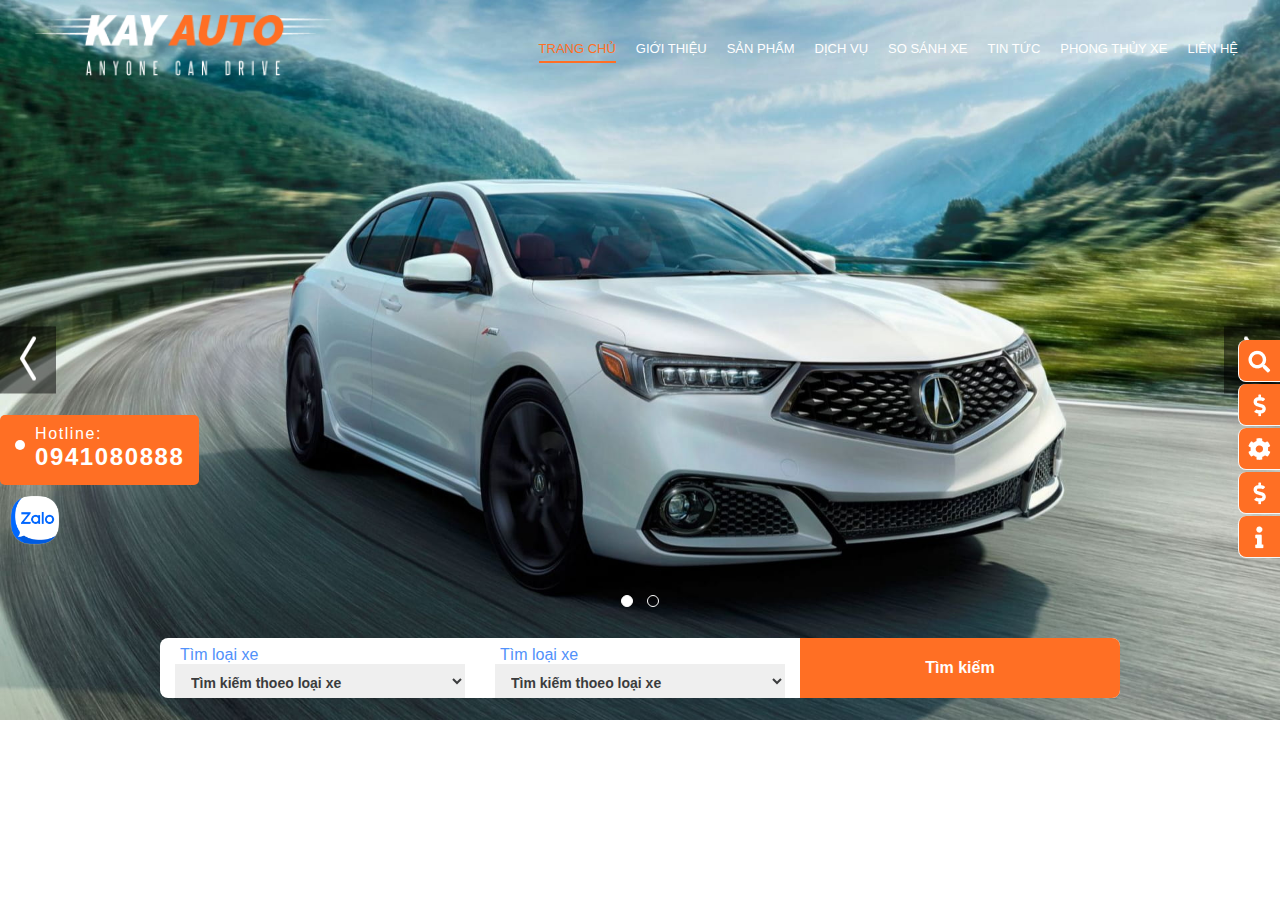
==== index.html @ 811af53c "search bar" ====
<!DOCTYPE html>
<html lang="en">
  <head>
    <meta charset="UTF-8" />
    <meta http-equiv="X-UA-Compatible" content="IE=edge" />
    <meta name="viewport" content="width=device-width, initial-scale=1.0" />
    <link rel="stylesheet" href="css/styles.css" />
    <link rel="stylesheet" href="css/reset.css" />
    <link
      rel="stylesheet"
      href="https://cdnjs.cloudflare.com/ajax/libs/font-awesome/5.12.1/css/all.min.css"
      integrity="sha512-9BwLAVqqt6oFdXohPLuNHxhx36BVj5uGSGmizkmGkgl3uMSgNalKc/smum+GJU/TTP0jy0+ruwC3xNAk3F759A=="
      crossorigin="anonymous"
      referrerpolicy="no-referrer"
    />
    <title>Kayauto</title>
  </head>
  <body>
    <!-- header -->
    <section class="header">
      <div class="header__menu">
        <div class="row align-center">
          <div class="col-xl-3 col-lg-3 col-md-12 col-sm-12 col-xs-12">
            <div class="header__logo">
              <img src="./images/logo-white.png" alt="logo" />
            </div>
          </div>
          <div class="col-xl-9 col-lg-9 col-md-12 col-sm-12 col-xs-12">
            <div class="header__menu--icon">
              <span></span>
              <span></span>
              <span></span>
            </div>
            <div class="header__menu--overlay"></div>
            <div class="header__menu--nav">
              <div class="menu__title">
                <h5>Menu</h5>
                <a class="menu__close">+</a>
              </div>
              <li class="active"><a href="#">Trang chủ</a></li>
              <li><a href="#">Giới thiệu</a></li>
              <li><a href="#">Sản phẩm</a></li>
              <li><a href="#">Dịch vụ</a></li>
              <li><a href="#">So sánh xe</a></li>
              <li><a href="#">Tin tức</a></li>
              <li><a href="#">Phong thủy xe</a></li>
              <li><a href="#">Liên hệ</a></li>
            </div>
          </div>
        </div>
      </div>
      <div class="header__banner">
        <div class="header__banner--slider">
          <img src="./images/banner-home.jpg" alt="" />
          <img src="./images/banner-home.jpg" alt="" />
        </div>

        <!-- button -->

        <button class="header__banner--btn prev">
          <img src="./images/left.png" alt="" />
        </button>
        <button class="header__banner--btn next">
          <img src="./images/right.png" alt="" />
        </button>

        <!-- dot -->
        <div class="header__banner--dots">
          <span></span>
          <span></span>
        </div>
        <div class="search__bar">
          <form>
            <div class="row justify-center align-center">
              <div class="col-xl-4 col-lg-4">
                <div class="search__bar--form">
                  <label>Tìm loại xe</label>
                  <select>
                    <option value="#">Tìm kiếm thoeo loại xe</option>
                    <option value="toyota">Toyota</option>
                    <option value="kia">Kia</option>
                    <option value="hyundai">Hyundai</option>
                    <option value="ford">Ford</option>
                    <option value="mercedes benz">Mercedes Benz</option>
                  </select>
                </div>
              </div>
              <div class="col-xl-4 col-lg-4">
                <div class="search__bar--form">
                  <label>Tìm loại xe</label>
                  <select>
                    <option value="#">Tìm kiếm thoeo loại xe</option>
                    <option value="toyota">Toyota</option>
                    <option value="kia">Kia</option>
                    <option value="hyundai">Hyundai</option>
                    <option value="ford">Ford</option>
                    <option value="mercedes benz">Mercedes Benz</option>
                  </select>
                </div>
              </div>
              <div class="col-xl-4 col-lg-4">
                <div class="search__bar--btn">
                  <button>Tìm kiếm</button>
                </div>
              </div>
            </div>
          </form>
        </div>
      </div>
    </section>
    <div class="left__menu">
      <div class="left__menu--phone">
        <a href="#">
          <i class="fas fa-phone-alt"></i>
          <div class="left__menu--phone--desc">
            <span>Hotline:</span>
            <b>0941080888</b>
          </div>
        </a>
      </div>
    </div>
    <div class="zalo">
      <a href="#">
        <img src="./images/zalo_sharelogo.png" alt="" />
      </a>
    </div>
    <div class="right__menu">
      <ul>
        <li>
          <a class="right__menu--icon"
            ><img src="./images/search.png" alt=""
          /></a>
          <span>
            <a>So sánh xe</a>
          </span>
        </li>
        <li>
          <a class="right__menu--icon"
            ><img src="./images/dolar.png" alt=""
          /></a>
          <span> Đăng kí bán xe </span>
        </li>
        <li>
          <a class="right__menu--icon"
            ><img src="./images/settings.png" alt=""
          /></a>
          <span>
            <a>Đăng kí mua xe</a>
          </span>
        </li>
        <li>
          <a class="right__menu--icon"
            ><img src="./images/dolar.png" alt=""
          /></a>
          <span>
            <a>Thủ tục trả góp</a>
          </span>
        </li>
        <li>
          <a class="right__menu--icon"><img src="./images/i.png" alt="" /></a>
          <span>
            <a>Đăng kí dịch vụ</a>
          </span>
        </li>
      </ul>
    </div>
    <script src="./js/slider.js"></script>
  </body>
</html>
---- css/styles.css ----
@-webkit-keyframes leftToRight {
  from {
    -webkit-transform: translateX(-100%);
            transform: translateX(-100%);
  }
  to {
    -webkit-transform: translateX(0);
            transform: translateX(0);
  }
}

@keyframes leftToRight {
  from {
    -webkit-transform: translateX(-100%);
            transform: translateX(-100%);
  }
  to {
    -webkit-transform: translateX(0);
            transform: translateX(0);
  }
}

@-webkit-keyframes rightToLeft {
  from {
    -webkit-transform: translateX(100%);
            transform: translateX(100%);
  }
  to {
    -webkit-transform: translateX(0);
            transform: translateX(0);
  }
}

@keyframes rightToLeft {
  from {
    -webkit-transform: translateX(100%);
            transform: translateX(100%);
  }
  to {
    -webkit-transform: translateX(0);
            transform: translateX(0);
  }
}

.header {
  position: relative;
}

@media screen and (max-width: 992px) {
  .header__logo {
    text-align: center;
  }
}

.header__logo img {
  width: 100%;
}

@media screen and (max-width: 992px) {
  .header__logo img {
    width: auto;
  }
}

@media screen and (max-width: 480px) {
  .header__logo img {
    width: 60%;
  }
}

@media screen and (max-width: 320px) {
  .header__logo img {
    width: 75%;
  }
}

.header__menu {
  position: absolute;
  content: "";
  z-index: 2;
  width: 95vw;
  padding: 15px 0 0;
  top: 0;
  left: 50%;
  -webkit-transform: translateX(-50%);
          transform: translateX(-50%);
  margin: auto;
  overflow: hidden;
}

@media screen and (max-width: 992px) {
  .header__menu {
    position: relative;
    width: 100%;
    padding: 40px 0;
    background: #000000;
    left: 0;
    -webkit-transform: unset;
            transform: unset;
  }
}

@media screen and (max-width: 600px) {
  .header__menu {
    padding: 15px 0;
  }
}

.header__menu--overlay {
  display: none;
}

@media screen and (max-width: 992px) {
  .header__menu--overlay {
    display: block;
  }
}

.header__menu--overlay.active {
  position: fixed;
  content: "";
  top: 0;
  left: 0;
  width: 100%;
  bottom: 0;
  background-color: rgba(0, 0, 0, 0.7);
  -webkit-transition: 0.5s;
  transition: 0.5s;
  z-index: 888;
}

.header__menu--nav {
  display: -webkit-box;
  display: -ms-flexbox;
  display: flex;
  list-style: none;
  -webkit-box-pack: end;
      -ms-flex-pack: end;
          justify-content: flex-end;
  -webkit-transform: translateX(0);
          transform: translateX(0);
}

@media screen and (max-width: 992px) {
  .header__menu--nav {
    position: fixed;
    content: "";
    z-index: 9999;
    -webkit-box-orient: vertical;
    -webkit-box-direction: normal;
        -ms-flex-direction: column;
            flex-direction: column;
    background-color: #f3f3f3;
    width: 85%;
    top: 0;
    bottom: 0;
    left: 0;
    -webkit-box-pack: start;
        -ms-flex-pack: start;
            justify-content: flex-start;
    -webkit-transform: translateX(-100%);
            transform: translateX(-100%);
  }
}

.header__menu--nav.show {
  -webkit-transform: translateX(0);
          transform: translateX(0);
  -webkit-transition: all 0.5s ease-in-out;
  transition: all 0.5s ease-in-out;
}

.header__menu--nav .menu__title {
  display: none;
}

@media screen and (max-width: 992px) {
  .header__menu--nav .menu__title {
    display: -webkit-box;
    display: -ms-flexbox;
    display: flex;
    position: relative;
    border-bottom: 1px solid rgba(0, 0, 0, 0.1);
    -webkit-box-pack: justify;
        -ms-flex-pack: justify;
            justify-content: space-between;
    -webkit-box-align: center;
        -ms-flex-align: center;
            align-items: center;
    padding: 12px 20px;
    color: rgba(0, 0, 0, 0.5);
  }
  .header__menu--nav .menu__title h5 {
    font-size: 14px;
    margin: 0;
    text-align: center;
    width: 100%;
  }
  .header__menu--nav .menu__title .menu__close {
    padding: 0;
    font-size: 26px;
    width: 26px;
    height: 26px;
    text-align: center;
    line-height: 22px;
    text-decoration: none;
    color: #111;
    -webkit-transform: translateY(-50%) rotate(45deg);
            transform: translateY(-50%) rotate(45deg);
    position: absolute;
    content: "";
    top: 50%;
    right: 8px;
    cursor: pointer;
  }
}

.header__menu--nav li {
  padding: 10px 10px;
}

@media screen and (max-width: 992px) {
  .header__menu--nav li {
    padding: 11px 0;
    margin-left: 30px;
    border-bottom: 1px solid rgba(0, 0, 0, 0.1);
  }
}

.header__menu--nav li a {
  color: #ffffff;
  font-size: 13px;
  text-transform: uppercase;
  text-decoration: none;
  padding: 5px 0;
}

.header__menu--nav li a:hover {
  color: #ff6f24;
}

@media screen and (max-width: 1024px) {
  .header__menu--nav li a {
    font-size: 11px;
  }
}

@media screen and (max-width: 992px) {
  .header__menu--nav li a {
    font-size: 15px;
    color: #232425;
    text-transform: unset;
  }
}

.header__menu--nav li.active a {
  color: #ff6f24;
  border-bottom: 2px solid #ff6f24;
}

@media screen and (max-width: 992px) {
  .header__menu--nav li.active a:hover {
    color: #ff6f24;
  }
}

@media screen and (max-width: 992px) {
  .header__menu--nav li.active a {
    color: #232425;
    border: none;
  }
}

.header__menu--icon {
  display: none;
  cursor: pointer;
  width: 36px;
  height: 36px;
  -webkit-box-orient: vertical;
  -webkit-box-direction: normal;
      -ms-flex-direction: column;
          flex-direction: column;
  position: absolute;
  content: "";
  top: 50%;
  left: 30px;
  -webkit-transform: translateY(-50%);
          transform: translateY(-50%);
  padding: 5px;
  z-index: 1;
}

@media screen and (max-width: 992px) {
  .header__menu--icon {
    display: -webkit-box;
    display: -ms-flexbox;
    display: flex;
  }
}

@media screen and (max-width: 480px) {
  .header__menu--icon {
    left: 15px;
  }
}

.header__menu--icon span {
  width: 100%;
  height: 3px;
  background-color: #ffffff;
}

.header__menu--icon span:not(:last-child) {
  margin-bottom: 6px;
}

.header__banner {
  position: relative;
  width: 100%;
  overflow: hidden;
}

.header__banner--slider {
  display: -webkit-box;
  display: -ms-flexbox;
  display: flex;
  width: 100%;
}

.header__banner--slider img {
  width: 100%;
}

.header__banner--btn {
  padding: 10px 20px;
  background: rgba(0, 0, 0, 0.5);
  border: none;
  outline: 0;
  cursor: pointer;
  position: absolute;
  content: "";
  top: 50%;
  z-index: 1;
  -webkit-transform: translateY(-50%);
          transform: translateY(-50%);
}

@media screen and (max-width: 992px) {
  .header__banner--btn {
    display: none;
  }
}

.header__banner--btn.next {
  left: 100%;
  -webkit-transform: translate(-100%, -50%);
          transform: translate(-100%, -50%);
}

.header__banner--btn.prev {
  left: 0;
}

.header__banner--dots {
  position: absolute;
  content: "";
  bottom: 15%;
  display: -webkit-box;
  display: -ms-flexbox;
  display: flex;
  left: 50%;
  -webkit-transform: translateX(-50%);
          transform: translateX(-50%);
}

.header__banner--dots span {
  width: 12px;
  height: 12px;
  border-radius: 50%;
  border: 1px solid #ffffff;
  margin: 5px 7px;
  cursor: pointer;
}

.header__banner--dots span.active {
  background-color: #ffffff;
}

.leftToRight {
  -webkit-animation: leftToRight 1s;
          animation: leftToRight 1s;
}

.rightToLeft {
  -webkit-animation: rightToLeft 1s;
          animation: rightToLeft 1s;
}

.right__menu {
  position: fixed;
  content: "";
  top: 50%;
  right: 0;
  -webkit-transform: translateY(-50%);
          transform: translateY(-50%);
  z-index: 2;
}

@media screen and (max-width: 767px) {
  .right__menu {
    display: none;
  }
}

.right__menu ul {
  list-style: none;
}

.right__menu ul li {
  position: relative;
  background-color: #ff6f24;
  width: 42px;
  height: 42px;
  -webkit-transition: all 0.4s;
  transition: all 0.4s;
  margin-bottom: 2px;
  border-left: 1px solid #f8f8f8;
  border-bottom: 1px solid #f8f8f8;
  border-bottom-left-radius: 8px;
  border-top-left-radius: 8px;
  cursor: pointer;
}

.right__menu ul li span {
  position: absolute;
  top: 0;
  right: -100px;
  background: #000000;
  line-height: 42px;
  height: 42px;
  width: 0px;
  white-space: nowrap;
  overflow: hidden;
  -webkit-transition: all 0.5s;
  transition: all 0.5s;
  opacity: 1;
  pointer-events: auto;
  color: #ffffff;
  text-align: left;
  padding-left: 10px;
  z-index: -1;
}

.right__menu ul li:hover {
  background-color: #000000;
}

.right__menu ul li:hover span {
  -webkit-transition: all 0.5s;
  transition: all 0.5s;
  width: 200px;
  right: 0px;
  color: #ffffff;
  border-radius: 3px 0 0 3px;
}

.right__menu ul li .right__menu--icon {
  width: 100%;
  height: 42px;
  display: -webkit-box;
  display: -ms-flexbox;
  display: flex;
  -webkit-box-pack: center;
      -ms-flex-pack: center;
          justify-content: center;
  -webkit-box-align: center;
      -ms-flex-align: center;
          align-items: center;
}

.left__menu {
  position: fixed;
  content: "";
  top: 50%;
  left: 0;
  -webkit-transform: translateY(-50%);
          transform: translateY(-50%);
  z-index: 2;
}

@media screen and (max-width: 992px) {
  .left__menu {
    top: initial;
    bottom: 20px;
    -webkit-transform: unset;
            transform: unset;
  }
}

@media screen and (max-width: 576px) {
  .left__menu {
    bottom: 10px;
  }
}

.left__menu--phone {
  background-color: #ff6f24;
  border-radius: 5px;
  padding: 10px 15px 20px;
}

@media screen and (max-width: 992px) {
  .left__menu--phone {
    padding: 7px 10px;
  }
}

.left__menu--phone a {
  text-decoration: none;
  color: #ffffff;
  display: -webkit-box;
  display: -ms-flexbox;
  display: flex;
  -webkit-box-align: center;
      -ms-flex-align: center;
          align-items: center;
  -webkit-box-pack: justify;
      -ms-flex-pack: justify;
          justify-content: space-between;
}

.left__menu--phone a i {
  font-size: 36px;
  color: #ff6f24;
  background-color: #ffffff;
  padding: 5px;
  border-radius: 5px;
}

@media screen and (max-width: 576px) {
  .left__menu--phone a i {
    font-size: 20px;
  }
}

.left__menu--phone a .left__menu--phone--desc {
  height: 40px;
  font-size: 16px;
  letter-spacing: 0.1em;
  text-align: left;
  color: #ffffff;
  display: -webkit-box;
  display: -ms-flexbox;
  display: flex;
  margin-left: 10px;
  -webkit-box-orient: vertical;
  -webkit-box-direction: normal;
      -ms-flex-direction: column;
          flex-direction: column;
}

@media screen and (max-width: 992px) {
  .left__menu--phone a .left__menu--phone--desc {
    display: none;
  }
}

.left__menu--phone a .left__menu--phone--desc b {
  font-size: 24px;
}

.zalo {
  position: fixed;
  content: "";
  top: 55%;
  left: 10px;
  z-index: 2;
  width: 50px;
}

@media screen and (max-width: 992px) {
  .zalo {
    top: initial;
    bottom: 150px;
  }
}

@media screen and (max-width: 992px) {
  .zalo {
    top: initial;
    bottom: 100px;
  }
}

.zalo img {
  width: 100%;
}

.search__bar {
  position: absolute;
  content: "";
  bottom: 3%;
  left: 50%;
  -webkit-transform: translateX(-50%);
          transform: translateX(-50%);
  width: 75%;
}

@media screen and (max-width: 992px) {
  .search__bar {
    display: none;
  }
}

.search__bar form {
  width: 100%;
  background-color: #ffffff;
  border-radius: 8px;
}

.search__bar--form {
  display: -webkit-box;
  display: -ms-flexbox;
  display: flex;
  -webkit-box-orient: vertical;
  -webkit-box-direction: normal;
      -ms-flex-direction: column;
          flex-direction: column;
  padding: 7px 15px 0;
}

.search__bar--form label {
  color: #5191fa;
  padding-left: 5px;
  font-size: 16px;
  font-weight: 400;
}

.search__bar--form select {
  outline: 0;
  border: 0;
  -webkit-box-shadow: none !important;
          box-shadow: none !important;
  padding-left: 0;
  font-weight: 500;
  height: 34px;
  color: #3b3c3d;
  font-size: 14px;
  font-weight: bold;
  padding: 10px 12px 6px;
}

.search__bar--form select:focus {
  border: 0;
  outline: 0;
}

.search__bar--btn {
  width: 100%;
}

.search__bar--btn button {
  cursor: pointer;
  width: 100%;
  border: 0;
  outline: 0;
  background-color: #ff6f24;
  padding: 21px 40px;
  border-bottom-right-radius: 8px;
  border-top-right-radius: 8px;
  font-size: 16px;
  color: #ffffff;
  font-weight: bold;
}

.search__bar--btn:hover button {
  color: #3b3c3d;
}
/*# sourceMappingURL=styles.css.map */
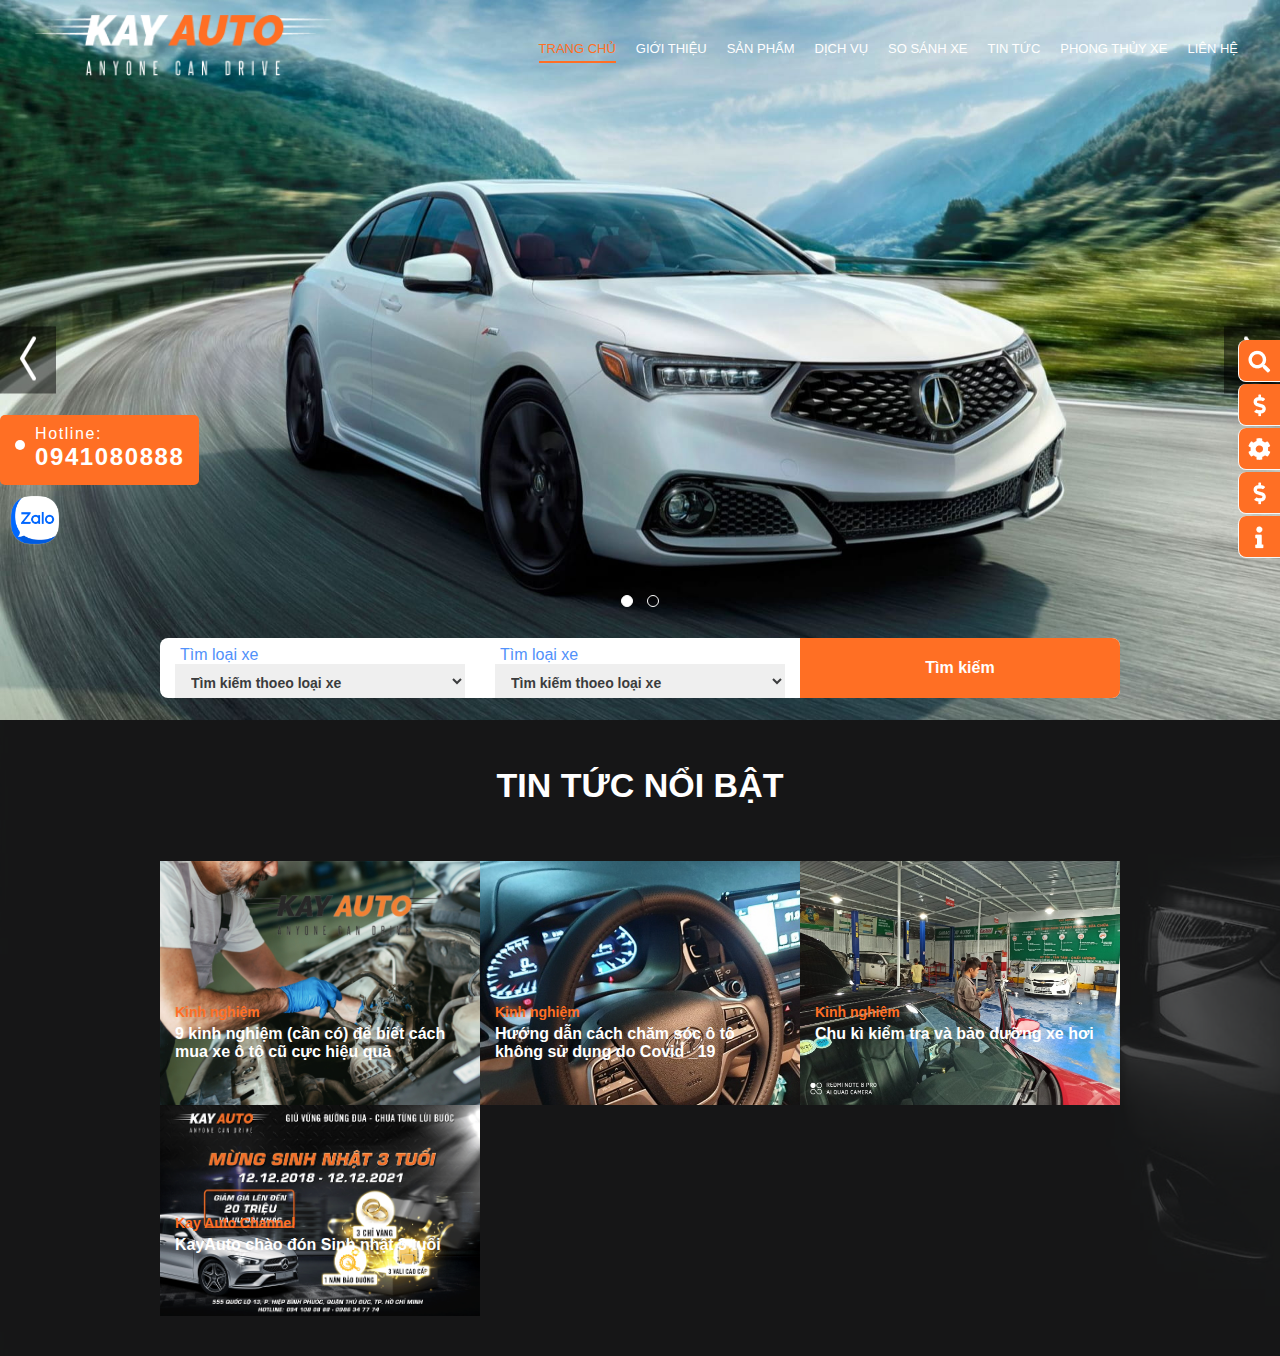
==== commit c9b2e07b: "news" ====
--- a/index.html
+++ b/index.html
@@ -72,7 +72,7 @@
         <div class="search__bar">
           <form>
             <div class="row justify-center align-center">
-              <div class="col-xl-4 col-lg-4">
+              <div class="col-xl-4 col-lg-4 col-md-12 col-sm-12 col-xs-12">
                 <div class="search__bar--form">
                   <label>Tìm loại xe</label>
                   <select>
@@ -85,7 +85,7 @@
                   </select>
                 </div>
               </div>
-              <div class="col-xl-4 col-lg-4">
+              <div class="col-xl-4 col-lg-4 col-md-12 col-sm-12 col-xs-12">
                 <div class="search__bar--form">
                   <label>Tìm loại xe</label>
                   <select>
@@ -98,13 +98,79 @@
                   </select>
                 </div>
               </div>
-              <div class="col-xl-4 col-lg-4">
+              <div class="col-xl-4 col-lg-4 col-md-12 col-sm-12 col-xs-12">
                 <div class="search__bar--btn">
                   <button>Tìm kiếm</button>
                 </div>
               </div>
             </div>
           </form>
+        </div>
+      </div>
+    </section>
+    <section class="news bg__news">
+      <h5 class="news__title">Tin tức nổi bật</h5>
+      <div class="news__main">
+        <div class="row">
+          <div class="col-xl-4 col-lg-4 col-md-6 col-sm-6 col-xs-12">
+            <div class="news__main--box">
+              <div class="news__main--box--img">
+                <a href=""><img src="./images/blog-4.png" alt="" /></a>
+              </div>
+              <div class="news__main--box--content">
+                <h4>Kinh nghiệm</h4>
+                <p>
+                  <a href="#"
+                    >9 kinh nghiệm (cần có) để biết cách mua xe ô tô cũ cực hiệu
+                    quả</a
+                  >
+                </p>
+              </div>
+            </div>
+          </div>
+          <div class="col-xl-4 col-lg-4 col-md-6 col-sm-6 col-xs-12">
+            <div class="news__main--box">
+              <div class="news__main--box--img">
+                <a href=""> <img src="./images/blog-3.png" alt="" /></a>
+              </div>
+              <div class="news__main--box--content">
+                <h4>Kinh nghiệm</h4>
+                <p>
+                  <a href="#"
+                    >Hướng dẫn cách chăm sóc ô tô không sử dụng do Covid _19</a
+                  >
+                </p>
+              </div>
+            </div>
+          </div>
+          <div class="col-xl-4 col-lg-4 col-md-6 col-sm-6 col-xs-12">
+            <div class="news__main--box">
+              <div class="news__main--box--img">
+                <a href="">
+                  <img src="./images/f8bd84016cbf98e1c1ae.jpg" alt=""
+                /></a>
+              </div>
+              <div class="news__main--box--content">
+                <h4>Kinh nghiệm</h4>
+                <p>
+                  <a href="#">Chu kì kiểm tra và bảo dưỡng xe hơi</a>
+                </p>
+              </div>
+            </div>
+          </div>
+          <div class="col-xl-4 col-lg-4 col-md-6 col-sm-6 col-xs-12">
+            <div class="news__main--box">
+              <div class="news__main--box--img">
+                <a href=""><img src="./images/kay_auto.png" alt="" /></a>
+              </div>
+              <div class="news__main--box--content">
+                <h4>Kay Auto Channel</h4>
+                <p>
+                  <a href="#">KayAuto chào đón Sinh nhật 3 tuổi</a>
+                </p>
+              </div>
+            </div>
+          </div>
         </div>
       </div>
     </section>
@@ -164,6 +230,9 @@
         </li>
       </ul>
     </div>
-    <script src="./js/slider.js"></script>
+    <button class="scrollToTop">
+      <i class="fas fa-arrow-up"></i>
+    </button>
+    <script src="./js/app.js"></script>
   </body>
 </html>
--- a/css/styles.css
+++ b/css/styles.css
@@ -203,7 +203,6 @@
     height: 26px;
     text-align: center;
     line-height: 22px;
-    text-decoration: none;
     color: #111;
     -webkit-transform: translateY(-50%) rotate(45deg);
             transform: translateY(-50%) rotate(45deg);
@@ -231,7 +230,6 @@
   color: #ffffff;
   font-size: 13px;
   text-transform: uppercase;
-  text-decoration: none;
   padding: 5px 0;
 }
 
@@ -386,6 +384,24 @@
   background-color: #ffffff;
 }
 
+@media screen and (max-width: 992px) {
+  .header__banner--dots {
+    bottom: 55vh;
+  }
+}
+
+@media screen and (max-width: 576px) {
+  .header__banner--dots {
+    bottom: 40vh;
+  }
+}
+
+@media screen and (max-width: 480px) {
+  .header__banner--dots {
+    bottom: 55vh;
+  }
+}
+
 .leftToRight {
   -webkit-animation: leftToRight 1s;
           animation: leftToRight 1s;
@@ -406,7 +422,7 @@
   z-index: 2;
 }
 
-@media screen and (max-width: 767px) {
+@media screen and (max-width: 768px) {
   .right__menu {
     display: none;
   }
@@ -516,7 +532,6 @@
 }
 
 .left__menu--phone a {
-  text-decoration: none;
   color: #ffffff;
   display: -webkit-box;
   display: -ms-flexbox;
@@ -608,7 +623,30 @@
 
 @media screen and (max-width: 992px) {
   .search__bar {
-    display: none;
+    position: unset;
+    -webkit-transform: unset;
+            transform: unset;
+    bottom: unset;
+    left: unset;
+    margin: auto;
+  }
+}
+
+@media screen and (max-width: 768px) {
+  .search__bar {
+    width: 95%;
+  }
+}
+
+@media screen and (max-width: 600px) {
+  .search__bar {
+    width: 90%;
+  }
+}
+
+@media screen and (max-width: 576px) {
+  .search__bar {
+    width: 95%;
   }
 }
 
@@ -655,6 +693,14 @@
   outline: 0;
 }
 
+@media screen and (max-width: 992px) {
+  .search__bar--form select {
+    height: 40px;
+    border-bottom: 1px solid #cccccc;
+    border-radius: 0px;
+  }
+}
+
 .search__bar--btn {
   width: 100%;
 }
@@ -673,7 +719,163 @@
   font-weight: bold;
 }
 
+@media screen and (max-width: 992px) {
+  .search__bar--btn button {
+    padding: 10px 40px;
+  }
+}
+
 .search__bar--btn:hover button {
   color: #3b3c3d;
 }
+
+@media screen and (max-width: 992px) {
+  .search__bar--btn {
+    padding: 7px 15px 0;
+  }
+}
+
+.scrollToTop {
+  position: fixed;
+  right: 20px;
+  bottom: 20px;
+  padding: 10px 15px;
+  color: #ffffff;
+  background-color: #ff6f24;
+  border: 0;
+  outline: 0;
+  opacity: 0;
+  z-index: 99;
+  -webkit-transition: all 0.4s;
+  transition: all 0.4s;
+  cursor: pointer;
+  font-size: 16px;
+  line-height: 1.5;
+  display: none;
+}
+
+.scrollToTop:hover {
+  opacity: 1;
+}
+
+.scrollToTop.visible {
+  opacity: 0.9;
+}
+
+.news {
+  padding: 40px 0;
+}
+
+.news__title {
+  text-align: center;
+  color: #ffffff;
+  font-size: 34px;
+  text-transform: uppercase;
+  font-weight: bold;
+  line-height: 1.5;
+  margin-bottom: 50px;
+}
+
+@media screen and (max-width: 767px) {
+  .news__title {
+    font-size: 22px;
+  }
+}
+
+.news__main {
+  width: 75vw;
+  margin: auto;
+}
+
+@media screen and (max-width: 768px) {
+  .news__main {
+    width: 90vw;
+  }
+}
+
+.news__main--box {
+  width: 100%;
+  background-color: #ffffff;
+  position: relative;
+  display: -webkit-box;
+  display: -ms-flexbox;
+  display: flex;
+}
+
+@media screen and (max-width: 768px) {
+  .news__main--box {
+    min-height: 250px;
+    margin-bottom: 30px;
+  }
+}
+
+@media screen and (max-width: 600px) {
+  .news__main--box {
+    min-height: 210px;
+  }
+}
+
+.news__main--box--img {
+  width: 100%;
+}
+
+.news__main--box--img img {
+  width: 100%;
+  height: 100%;
+}
+
+.news__main--box--content {
+  position: absolute;
+  bottom: 0;
+  left: 0;
+  content: "";
+  padding: 15px;
+}
+
+.news__main--box--content h4 {
+  color: #ff6f24;
+  font-weight: bold;
+  font-size: 14px;
+  margin: 0;
+}
+
+.news__main--box--content p {
+  width: 100%;
+  margin-right: 15px;
+  height: 60px;
+  margin-bottom: 10px;
+  padding-top: 5px;
+  position: relative;
+}
+
+.news__main--box--content p a {
+  font-weight: bold;
+  font-size: 16px;
+  color: #ffffff;
+}
+
+.news__main--box--content p::before {
+  position: absolute;
+  content: "";
+  width: 40%;
+  height: 4px;
+  background-color: #ff6f24;
+  bottom: 0;
+  left: 0;
+  -webkit-transition: 0.4s;
+  transition: 0.4s;
+  -webkit-transform: scaleX(0);
+          transform: scaleX(0);
+  -webkit-transform-origin: 0 50%;
+          transform-origin: 0 50%;
+}
+
+.news__main--box--content p:hover::before {
+  -webkit-transform: scaleX(1);
+          transform: scaleX(1);
+}
+
+.bg__news {
+  background-image: url(../images/bg-blog.png);
+}
 /*# sourceMappingURL=styles.css.map */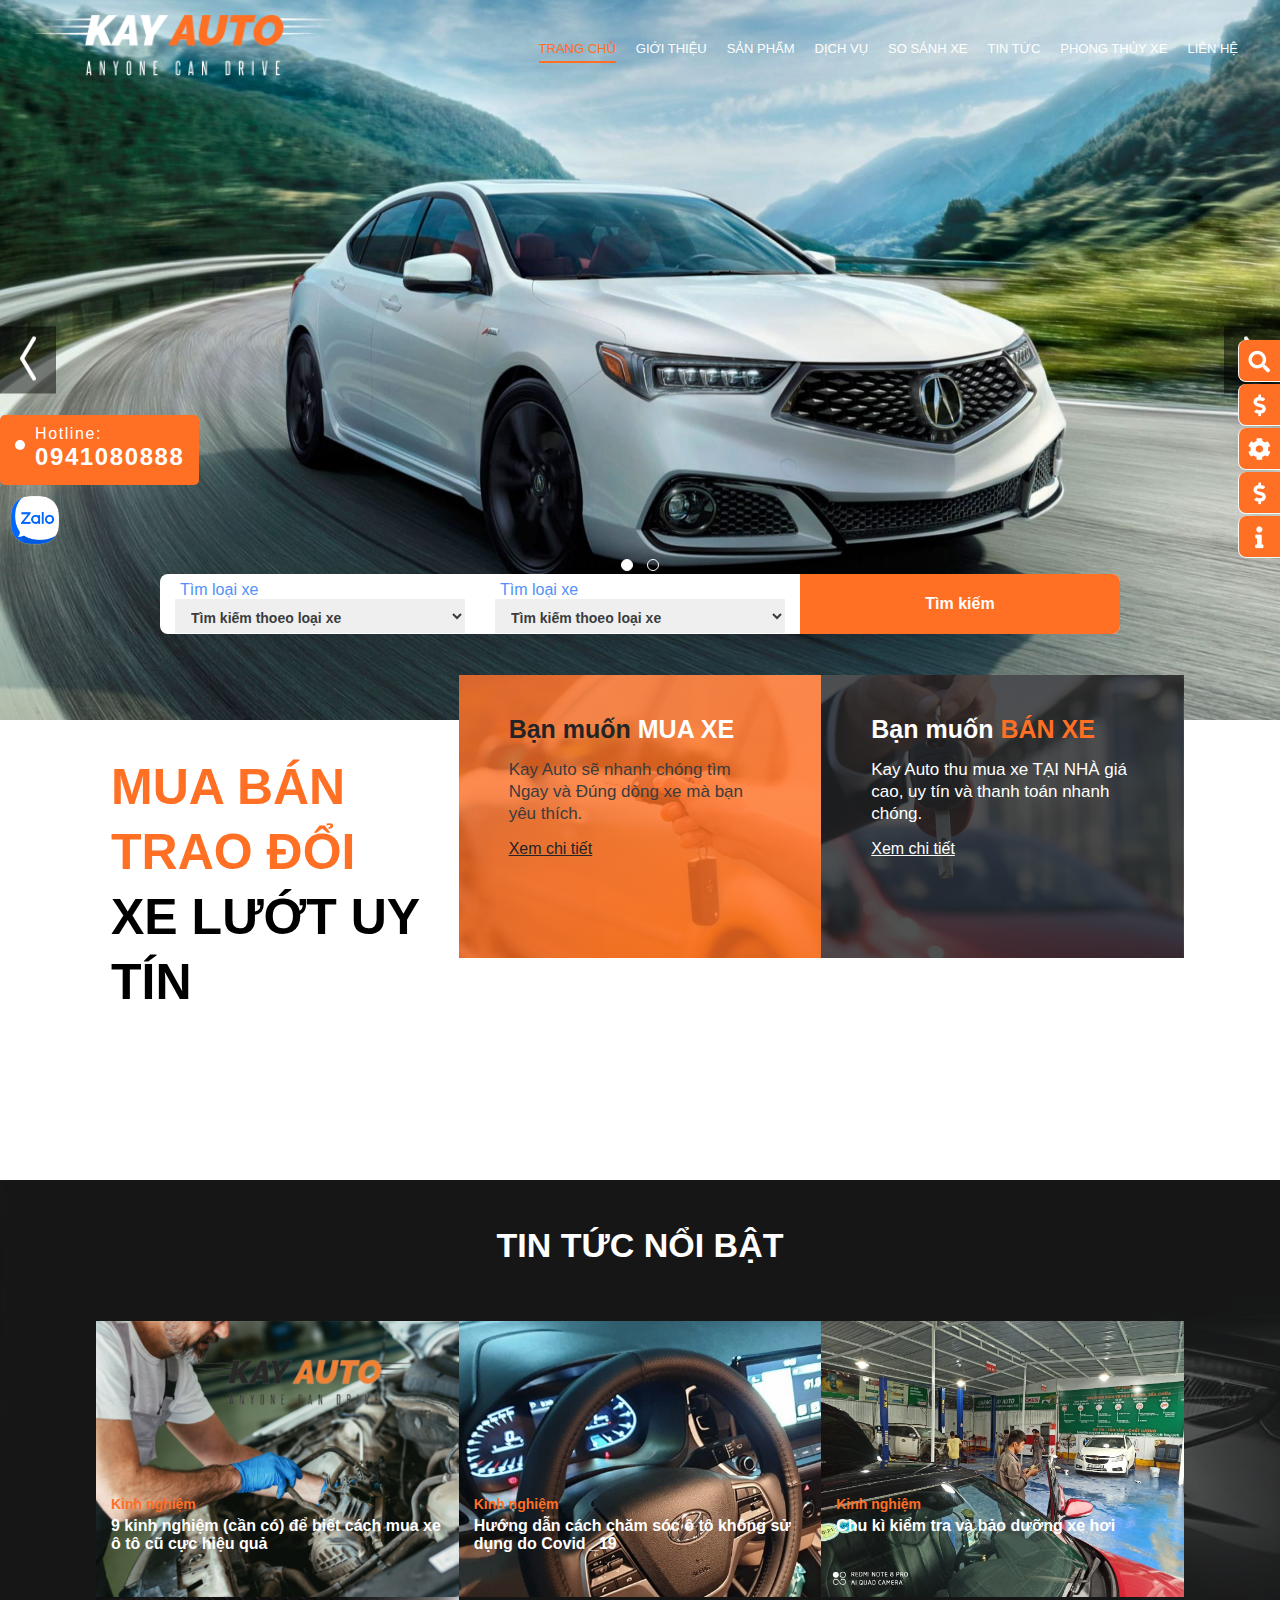
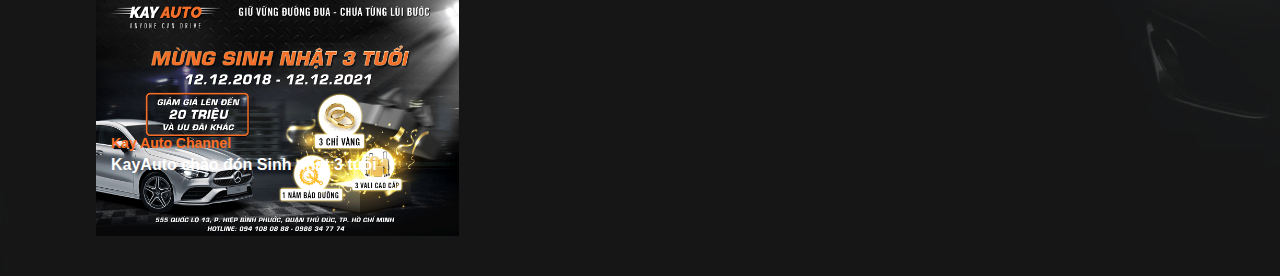
==== commit ef696725: "mua ban xe" ====
--- a/index.html
+++ b/index.html
@@ -108,6 +108,72 @@
         </div>
       </div>
     </section>
+    <section class="buy">
+      <div class="buy__container">
+        <div class="row">
+          <div class="col-xl-4 col-lg-4 col-md-12 col-sm-12 col-xs-12">
+            <div class="buy__container--title">
+              <span>Mua bán trao đổi </span>
+              <span style="color: black"> xe lướt uy tín</span>
+            </div>
+          </div>
+          <div class="col-xl-4 col-lg-4 col-md-12 col-sm-12 col-xs-12">
+            <div class="buy__container--item">
+              <div
+                class="buy__container--item--box"
+                style="
+                  background-image: linear-gradient(
+                      0deg,
+                      rgba(255, 111, 36, 0.8),
+                      rgba(255, 111, 36, 0.8)
+                    ),
+                    url('./images/buy.jpeg');
+                "
+              >
+                <h5>Bạn muốn <span>mua xe</span></h5>
+                <p>
+                  Kay Auto sẽ nhanh chóng tìm Ngay và Đúng dòng xe mà bạn yêu
+                  thích.
+                </p>
+                <a href="">Xem chi tiết</a>
+                <div class="buy__container--item--img bounceInLeft">
+                  <img
+                    src="./images/5cc13bb540224a4a9678c59c_toyota-camry-microsite-8_(1).png"
+                    alt=""
+                  />
+                </div>
+              </div>
+            </div>
+          </div>
+          <div class="col-xl-4 col-lg-4 col-md-12 col-sm-12 col-xs-12">
+            <div class="buy__container--sell">
+              <div
+                class="buy__container--sell--box"
+                style="
+                  background-image: linear-gradient(
+                      0deg,
+                      rgba(35, 36, 37, 0.8),
+                      rgba(35, 36, 37, 0.8)
+                    ),
+                    url('./images/sell.jpeg');
+                "
+              >
+                <h5>Bạn muốn <span>bán xe</span></h5>
+                <p>
+                  Kay Auto thu mua xe TẠI NHÀ giá cao, uy tín và thanh toán
+                  nhanh chóng.
+                </p>
+                <a href="">Xem chi tiết</a>
+
+                <div class="buy__container--sell--img bounceInRight">
+                  <img src="./images/untitled_design_(7).png" alt="" />
+                </div>
+              </div>
+            </div>
+          </div>
+        </div>
+      </div>
+    </section>
     <section class="news bg__news">
       <h5 class="news__title">Tin tức nổi bật</h5>
       <div class="news__main">
--- a/css/styles.css
+++ b/css/styles.css
@@ -37,6 +37,98 @@
             transform: translateX(100%);
   }
   to {
+    -webkit-transform: translateX(0);
+            transform: translateX(0);
+  }
+}
+
+@-webkit-keyframes bounceInLeft {
+  0% {
+    opacity: 0;
+    -webkit-transform: translateX(-400px);
+            transform: translateX(-400px);
+  }
+  60% {
+    opacity: 1;
+    -webkit-transform: translateX(30px);
+            transform: translateX(30px);
+  }
+  80% {
+    opacity: 1;
+    -webkit-transform: translateX(-10px);
+            transform: translateX(-10px);
+  }
+  100% {
+    opacity: 1;
+    -webkit-transform: translateX(0);
+            transform: translateX(0);
+  }
+}
+
+@keyframes bounceInLeft {
+  0% {
+    opacity: 0;
+    -webkit-transform: translateX(-400px);
+            transform: translateX(-400px);
+  }
+  60% {
+    opacity: 1;
+    -webkit-transform: translateX(30px);
+            transform: translateX(30px);
+  }
+  80% {
+    opacity: 1;
+    -webkit-transform: translateX(-10px);
+            transform: translateX(-10px);
+  }
+  100% {
+    opacity: 1;
+    -webkit-transform: translateX(0);
+            transform: translateX(0);
+  }
+}
+
+@-webkit-keyframes bounceInRight {
+  0% {
+    opacity: 0;
+    -webkit-transform: translateX(400px);
+            transform: translateX(400px);
+  }
+  60% {
+    opacity: 1;
+    -webkit-transform: translateX(-30px);
+            transform: translateX(-30px);
+  }
+  80% {
+    opacity: 1;
+    -webkit-transform: translateX(10px);
+            transform: translateX(10px);
+  }
+  100% {
+    opacity: 1;
+    -webkit-transform: translateX(0);
+            transform: translateX(0);
+  }
+}
+
+@keyframes bounceInRight {
+  0% {
+    opacity: 0;
+    -webkit-transform: translateX(400px);
+            transform: translateX(400px);
+  }
+  60% {
+    opacity: 1;
+    -webkit-transform: translateX(-30px);
+            transform: translateX(-30px);
+  }
+  80% {
+    opacity: 1;
+    -webkit-transform: translateX(10px);
+            transform: translateX(10px);
+  }
+  100% {
+    opacity: 1;
     -webkit-transform: translateX(0);
             transform: translateX(0);
   }
@@ -362,7 +454,7 @@
 .header__banner--dots {
   position: absolute;
   content: "";
-  bottom: 15%;
+  bottom: 20%;
   display: -webkit-box;
   display: -ms-flexbox;
   display: flex;
@@ -384,21 +476,51 @@
   background-color: #ffffff;
 }
 
-@media screen and (max-width: 992px) {
+@media screen and (max-width: 1024px) {
   .header__banner--dots {
-    bottom: 55vh;
+    bottom: 17vh;
+  }
+}
+
+@media screen and (max-width: 992px) {
+  .header__banner--dots {
+    bottom: 25vh;
+  }
+}
+
+@media screen and (max-width: 768px) {
+  .header__banner--dots {
+    bottom: 20vh;
+  }
+}
+
+@media screen and (max-width: 767px) {
+  .header__banner--dots {
+    bottom: 25vh;
+  }
+}
+
+@media screen and (max-width: 600px) {
+  .header__banner--dots {
+    bottom: 25vh;
   }
 }
 
 @media screen and (max-width: 576px) {
   .header__banner--dots {
-    bottom: 40vh;
+    bottom: 20vh;
+  }
+}
+
+@media screen and (max-width: 575px) {
+  .header__banner--dots {
+    bottom: 25vh;
   }
 }
 
 @media screen and (max-width: 480px) {
   .header__banner--dots {
-    bottom: 55vh;
+    bottom: 25vh;
   }
 }
 
@@ -419,7 +541,7 @@
   right: 0;
   -webkit-transform: translateY(-50%);
           transform: translateY(-50%);
-  z-index: 2;
+  z-index: 20;
 }
 
 @media screen and (max-width: 768px) {
@@ -501,7 +623,7 @@
   left: 0;
   -webkit-transform: translateY(-50%);
           transform: translateY(-50%);
-  z-index: 2;
+  z-index: 20;
 }
 
 @media screen and (max-width: 992px) {
@@ -589,7 +711,7 @@
   content: "";
   top: 55%;
   left: 10px;
-  z-index: 2;
+  z-index: 20;
   width: 50px;
 }
 
@@ -614,7 +736,7 @@
 .search__bar {
   position: absolute;
   content: "";
-  bottom: 3%;
+  bottom: 12%;
   left: 50%;
   -webkit-transform: translateX(-50%);
           transform: translateX(-50%);
@@ -632,9 +754,15 @@
   }
 }
 
+@media screen and (max-width: 992px) {
+  .search__bar {
+    width: 95vw;
+  }
+}
+
 @media screen and (max-width: 768px) {
   .search__bar {
-    width: 95%;
+    width: 90vw;
   }
 }
 
@@ -646,7 +774,7 @@
 
 @media screen and (max-width: 576px) {
   .search__bar {
-    width: 95%;
+    width: 85vw;
   }
 }
 
@@ -783,13 +911,37 @@
 }
 
 .news__main {
-  width: 75vw;
+  width: 85vw;
   margin: auto;
+}
+
+@media screen and (max-width: 1024px) {
+  .news__main {
+    width: 95vw;
+  }
+}
+
+@media screen and (max-width: 992px) {
+  .news__main {
+    width: 95vw;
+  }
 }
 
 @media screen and (max-width: 768px) {
   .news__main {
     width: 90vw;
+  }
+}
+
+@media screen and (max-width: 600px) {
+  .news__main {
+    width: 90%;
+  }
+}
+
+@media screen and (max-width: 576px) {
+  .news__main {
+    width: 85vw;
   }
 }
 
@@ -878,4 +1030,344 @@
 .bg__news {
   background-image: url(../images/bg-blog.png);
 }
+
+@keyframes leftToRight {
+  from {
+    -webkit-transform: translateX(-100%);
+            transform: translateX(-100%);
+  }
+  to {
+    -webkit-transform: translateX(0);
+            transform: translateX(0);
+  }
+}
+
+@keyframes rightToLeft {
+  from {
+    -webkit-transform: translateX(100%);
+            transform: translateX(100%);
+  }
+  to {
+    -webkit-transform: translateX(0);
+            transform: translateX(0);
+  }
+}
+
+@keyframes bounceInLeft {
+  0% {
+    opacity: 0;
+    -webkit-transform: translateX(-400px);
+            transform: translateX(-400px);
+  }
+  60% {
+    opacity: 1;
+    -webkit-transform: translateX(30px);
+            transform: translateX(30px);
+  }
+  80% {
+    opacity: 1;
+    -webkit-transform: translateX(-10px);
+            transform: translateX(-10px);
+  }
+  100% {
+    opacity: 1;
+    -webkit-transform: translateX(0);
+            transform: translateX(0);
+  }
+}
+
+@keyframes bounceInRight {
+  0% {
+    opacity: 0;
+    -webkit-transform: translateX(400px);
+            transform: translateX(400px);
+  }
+  60% {
+    opacity: 1;
+    -webkit-transform: translateX(-30px);
+            transform: translateX(-30px);
+  }
+  80% {
+    opacity: 1;
+    -webkit-transform: translateX(10px);
+            transform: translateX(10px);
+  }
+  100% {
+    opacity: 1;
+    -webkit-transform: translateX(0);
+            transform: translateX(0);
+  }
+}
+
+.buy {
+  padding: 20px 0 90px;
+  margin-bottom: 60px;
+}
+
+@media screen and (max-width: 992px) {
+  .buy {
+    margin-bottom: 0;
+    padding: 40px 0 70px;
+  }
+}
+
+.buy__container {
+  width: 85vw;
+  margin: auto;
+}
+
+@media screen and (max-width: 1024px) {
+  .buy__container {
+    width: 95vw;
+  }
+}
+
+@media screen and (max-width: 992px) {
+  .buy__container {
+    width: 95vw;
+  }
+}
+
+@media screen and (max-width: 768px) {
+  .buy__container {
+    width: 90vw;
+  }
+}
+
+@media screen and (max-width: 600px) {
+  .buy__container {
+    width: 90%;
+  }
+}
+
+@media screen and (max-width: 576px) {
+  .buy__container {
+    width: 85vw;
+  }
+}
+
+.buy__container--title {
+  padding-right: 20px;
+  margin: 15px;
+}
+
+@media screen and (max-width: 1024px) {
+  .buy__container--title {
+    padding: 0;
+    margin: 0;
+    margin-right: 15px;
+  }
+}
+
+.buy__container--title span {
+  font-size: 50px;
+  font-weight: bold;
+  line-height: 65px;
+  text-transform: uppercase;
+  color: #ff6f24;
+}
+
+@media screen and (max-width: 1024px) {
+  .buy__container--title span {
+    font-size: 45px;
+  }
+}
+
+@media screen and (max-width: 992px) {
+  .buy__container--title span {
+    font-size: 30px;
+  }
+}
+
+.buy__container--item--box {
+  background-repeat: no-repeat;
+  background-size: cover;
+  background-position: center;
+  position: relative;
+  z-index: 3;
+  padding: 20px 50px 100px;
+  margin-top: -65px;
+}
+
+@media screen and (max-width: 992px) {
+  .buy__container--item--box {
+    margin-top: 0;
+    padding: 20px 15px 30px;
+  }
+}
+
+.buy__container--item--box h5 {
+  margin: 20px 0 10px;
+  font-size: 25px;
+  font-weight: bold;
+  color: #232425;
+}
+
+.buy__container--item--box h5 span {
+  text-transform: uppercase;
+  color: #ffffff;
+}
+
+@media screen and (max-width: 1024px) {
+  .buy__container--item--box h5 {
+    font-size: 22px;
+  }
+}
+
+.buy__container--item--box p {
+  margin: 15px 0;
+  line-height: 1.3;
+  color: #3b3c3d;
+  font-size: 17px;
+}
+
+.buy__container--item--box a {
+  text-decoration: underline;
+  color: #232425;
+}
+
+.buy__container--item--img {
+  position: absolute;
+  bottom: -115px;
+  height: 180px;
+  right: 0;
+  overflow: hidden;
+}
+
+@media screen and (max-width: 1024px) {
+  .buy__container--item--img {
+    height: 150px;
+  }
+}
+
+@media screen and (max-width: 992px) {
+  .buy__container--item--img {
+    height: 250px;
+    position: unset;
+  }
+}
+
+@media screen and (max-width: 767px) {
+  .buy__container--item--img {
+    display: none;
+  }
+}
+
+.buy__container--item--img img {
+  height: 100%;
+  width: auto;
+}
+
+.buy__container--sell--box {
+  background-repeat: no-repeat;
+  background-size: cover;
+  background-position: center;
+  position: relative;
+  z-index: 3;
+  padding: 20px 50px 100px;
+  margin-top: -65px;
+}
+
+@media screen and (max-width: 992px) {
+  .buy__container--sell--box {
+    margin-top: 0;
+    padding: 20px 15px 30px;
+  }
+}
+
+.buy__container--sell--box h5 {
+  margin: 20px 0 10px;
+  font-size: 25px;
+  font-weight: bold;
+  color: #ffffff;
+}
+
+.buy__container--sell--box h5 span {
+  text-transform: uppercase;
+  color: #ff6f24;
+}
+
+@media screen and (max-width: 1024px) {
+  .buy__container--sell--box h5 {
+    font-size: 22px;
+  }
+}
+
+.buy__container--sell--box p {
+  margin: 15px 0;
+  line-height: 1.3;
+  color: #ffffff;
+  font-size: 17px;
+}
+
+.buy__container--sell--box a {
+  text-decoration: underline;
+  color: #ffffff;
+}
+
+.buy__container--sell--img {
+  position: absolute;
+  bottom: -115px;
+  height: 180px;
+  display: -webkit-box;
+  display: -ms-flexbox;
+  display: flex;
+  -webkit-box-align: center;
+      -ms-flex-align: center;
+          align-items: center;
+  -webkit-box-pack: center;
+      -ms-flex-pack: center;
+          justify-content: center;
+  overflow: hidden;
+}
+
+@media screen and (max-width: 1024px) {
+  .buy__container--sell--img {
+    height: 150px;
+  }
+}
+
+@media screen and (max-width: 992px) {
+  .buy__container--sell--img {
+    height: 250px;
+    position: unset;
+  }
+}
+
+@media screen and (max-width: 767px) {
+  .buy__container--sell--img {
+    display: none;
+  }
+}
+
+.buy__container--sell--img img {
+  height: 100%;
+  width: auto;
+}
+
+.bounceInLeft {
+  opacity: 0;
+  -webkit-transform: translateX(-400px);
+          transform: translateX(-400px);
+}
+
+.bounceInLeft.go {
+  -webkit-animation: bounceInLeft 1s;
+          animation: bounceInLeft 1s;
+  -webkit-animation-fill-mode: both;
+          animation-fill-mode: both;
+}
+
+.bounceInRight {
+  opacity: 0;
+  -webkit-transform: translateX(-400px);
+          transform: translateX(-400px);
+}
+
+.bounceInRight.go {
+  -webkit-animation: bounceInRight 1s;
+          animation: bounceInRight 1s;
+  -webkit-animation-fill-mode: both;
+          animation-fill-mode: both;
+}
 /*# sourceMappingURL=styles.css.map */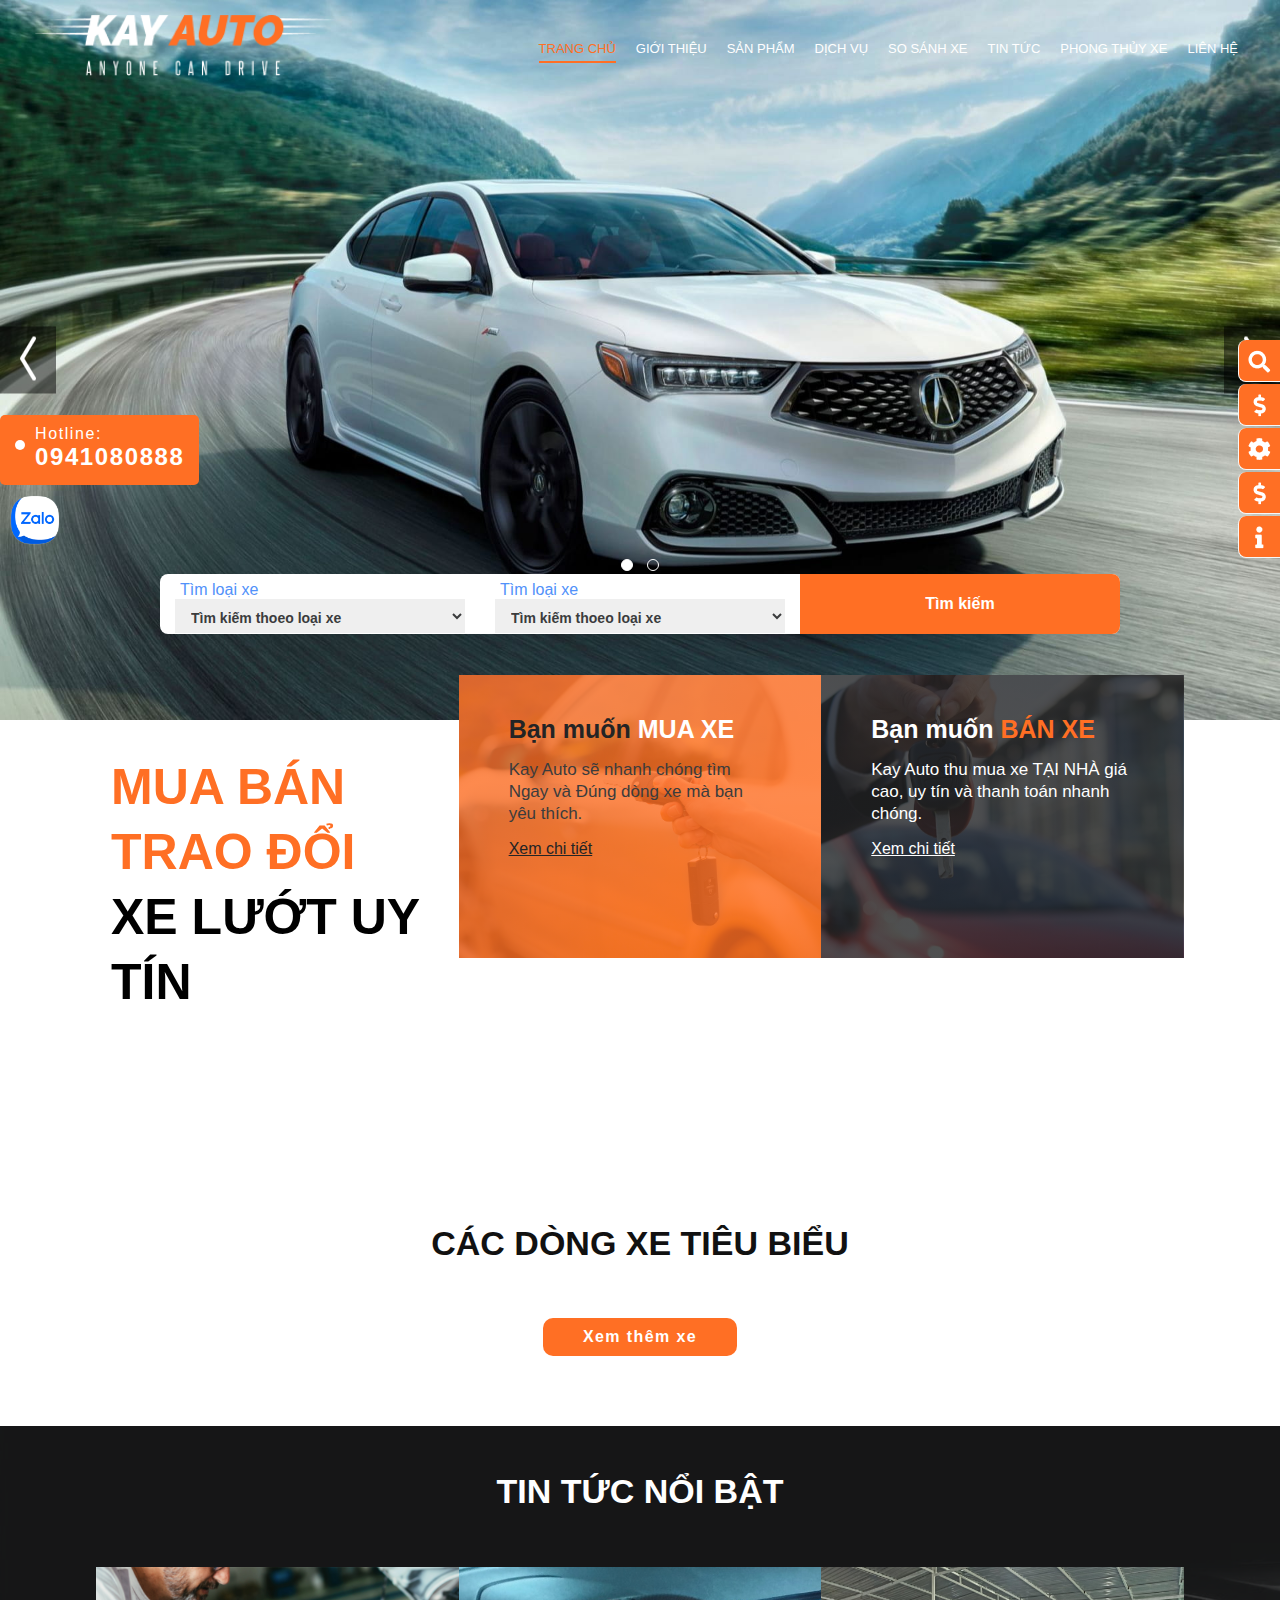
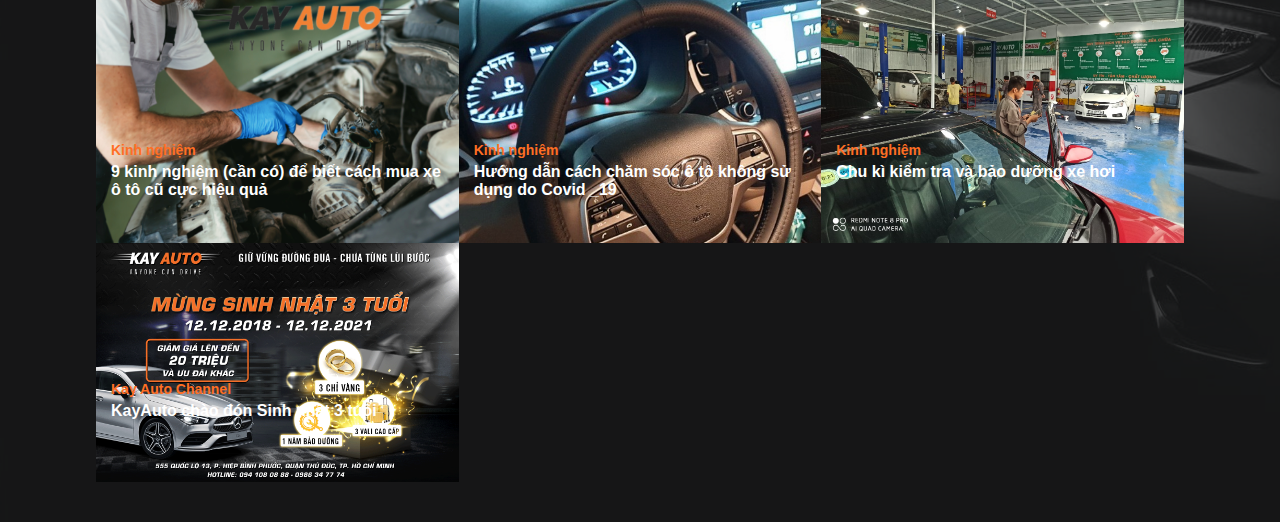
==== commit 39a06c17: "cac dong xe tieu bieu" ====
--- a/index.html
+++ b/index.html
@@ -174,6 +174,15 @@
         </div>
       </div>
     </section>
+    <section class="product">
+      <div class="product__title">
+        <h4>Các dòng xe tiêu biểu</h4>
+      </div>
+      <div class="product__list"></div>
+      <div class="product__btn">
+        <button><a href="#">Xem thêm xe</a></button>
+      </div>
+    </section>
     <section class="news bg__news">
       <h5 class="news__title">Tin tức nổi bật</h5>
       <div class="news__main">
@@ -240,6 +249,22 @@
         </div>
       </div>
     </section>
+    <section
+      class="footer"
+      style="
+        background-image: linear-gradient(
+            rgba(0, 0, 0, 0.7),
+            rgba(0, 0, 0, 0.7)
+          ),
+          url('/themes/kayauto/images/5.jpg');
+      "
+    >
+      <div class="footer__top">
+        <div class="row">
+          <div class="col-xl-4 col-lg-4 col-md-12 col-sm-12 col-xs-12"></div>
+        </div>
+      </div>
+    </section>
     <div class="left__menu">
       <div class="left__menu--phone">
         <a href="#">
--- a/css/styles.css
+++ b/css/styles.css
@@ -1159,6 +1159,12 @@
   }
 }
 
+@media screen and (max-width: 992px) {
+  .buy__container--title {
+    margin: 0;
+  }
+}
+
 .buy__container--title span {
   font-size: 50px;
   font-weight: bold;
@@ -1370,4 +1376,78 @@
   -webkit-animation-fill-mode: both;
           animation-fill-mode: both;
 }
+
+.product {
+  padding: 40px 0 70px;
+}
+
+@media screen and (max-width: 767px) {
+  .product {
+    padding: 20px 0 40px;
+  }
+}
+
+.product__title {
+  text-align: center;
+  margin-bottom: 50px;
+  color: #111111;
+}
+
+@media screen and (max-width: 767px) {
+  .product__title {
+    margin-bottom: 40px;
+  }
+}
+
+.product__title h4 {
+  font-size: 34px;
+  font-weight: bold;
+  text-transform: uppercase;
+  line-height: 1.4;
+}
+
+@media screen and (max-width: 767px) {
+  .product__title h4 {
+    font-size: 22px;
+  }
+}
+
+.product__list {
+  margin-bottom: 20px;
+}
+
+.product__btn {
+  text-align: center;
+}
+
+.product__btn button {
+  background-color: #ff6f24;
+  padding: 10px 40px;
+  border-radius: 10px;
+  border: 0;
+}
+
+@media screen and (max-width: 767px) {
+  .product__btn button {
+    padding: 8px 20px;
+  }
+}
+
+.product__btn button a {
+  font-size: 16px;
+  letter-spacing: 1.4px;
+  font-weight: 400;
+  color: #ffffff;
+  font-weight: bold;
+}
+
+@media screen and (max-width: 767px) {
+  .product__btn button a {
+    font-size: 15px;
+  }
+}
+
+.product__btn button:hover a {
+  color: #3b3c3d;
+}
 /*# sourceMappingURL=styles.css.map */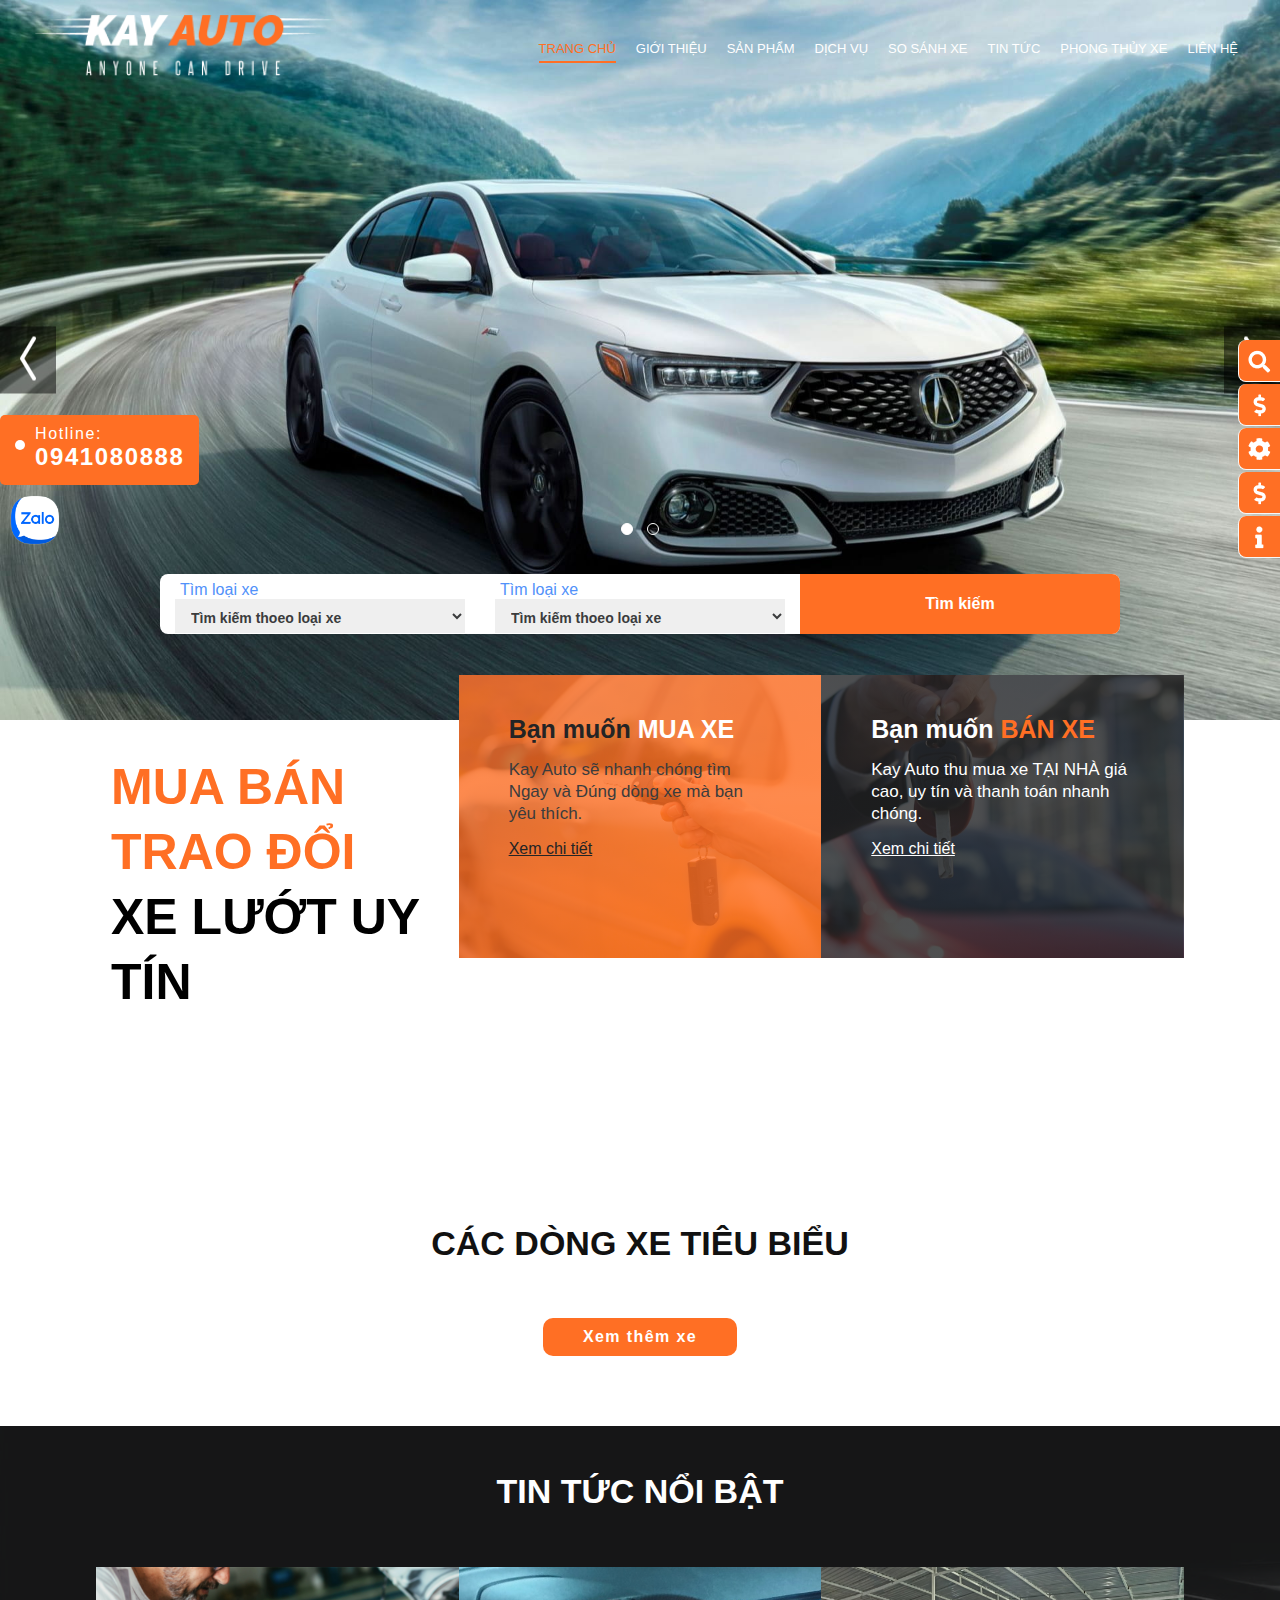
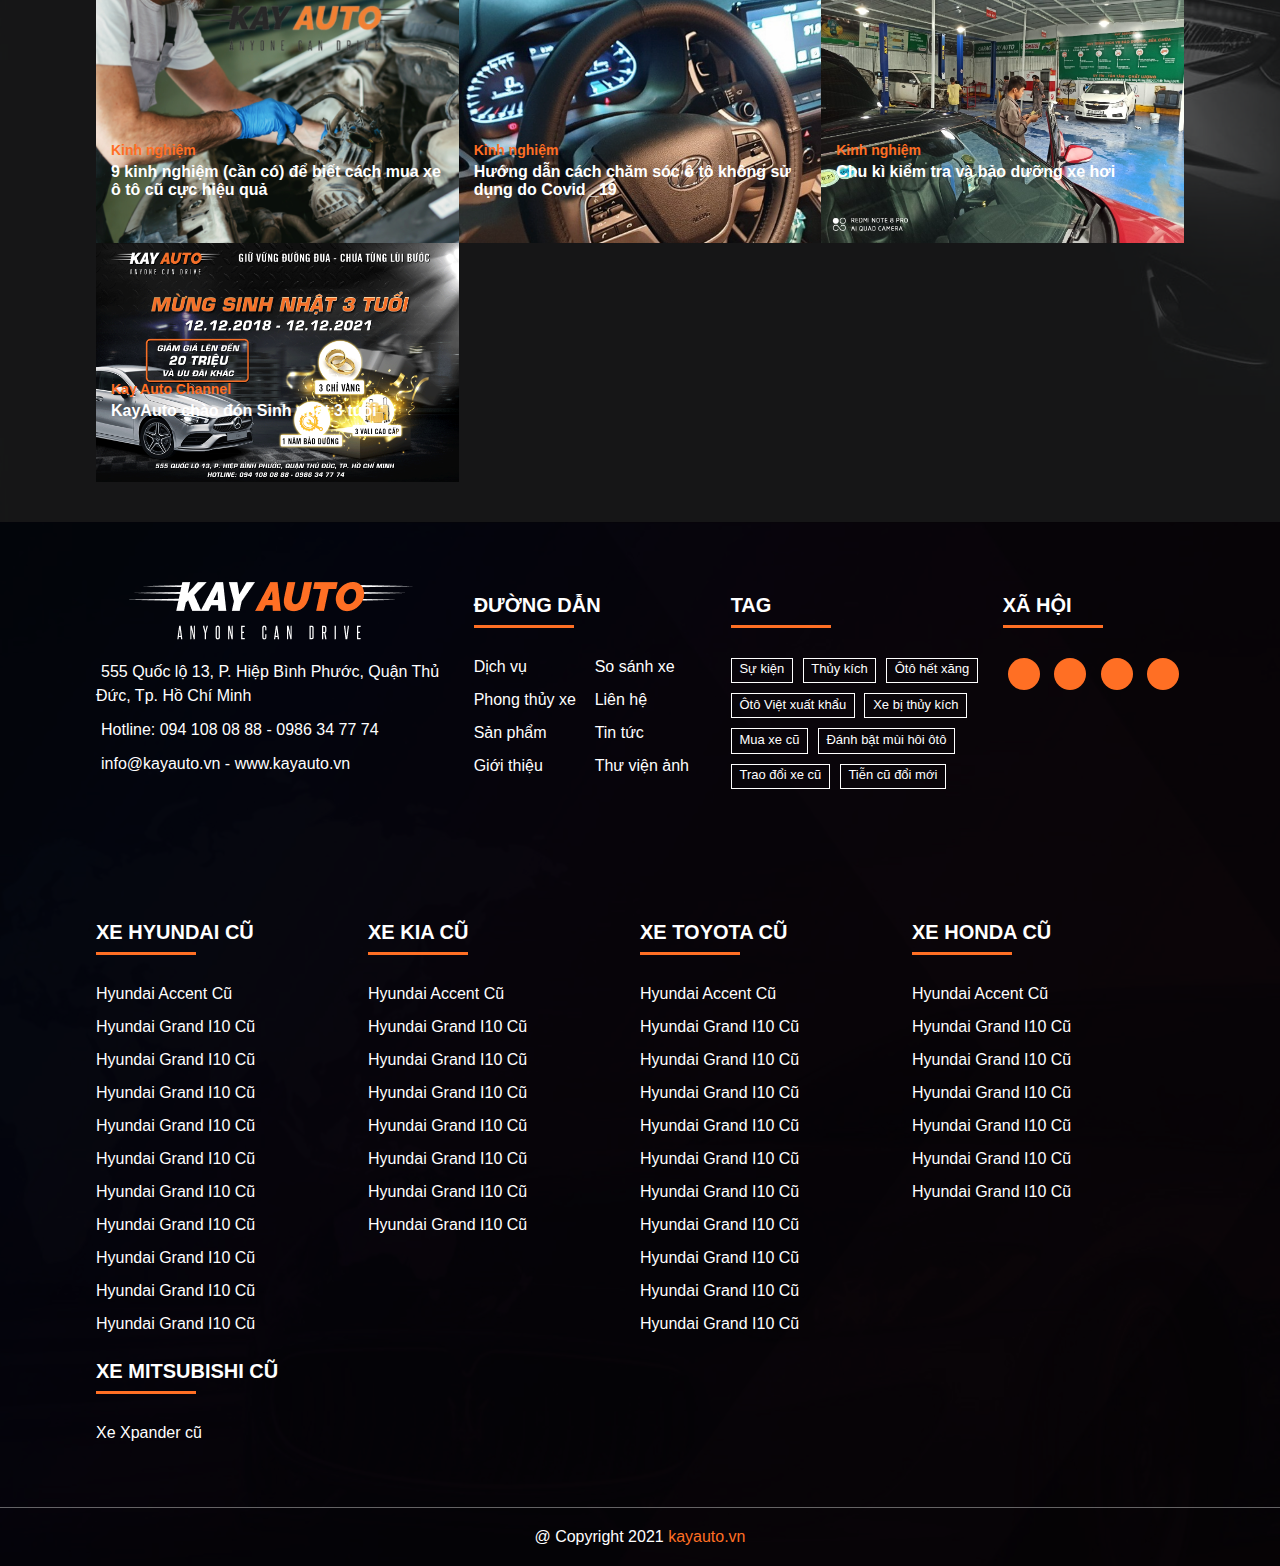
==== commit 0e17c4b4: "footer" ====
--- a/index.html
+++ b/index.html
@@ -8,8 +8,8 @@
     <link rel="stylesheet" href="css/reset.css" />
     <link
       rel="stylesheet"
-      href="https://cdnjs.cloudflare.com/ajax/libs/font-awesome/5.12.1/css/all.min.css"
-      integrity="sha512-9BwLAVqqt6oFdXohPLuNHxhx36BVj5uGSGmizkmGkgl3uMSgNalKc/smum+GJU/TTP0jy0+ruwC3xNAk3F759A=="
+      href="https://cdnjs.cloudflare.com/ajax/libs/font-awesome/5.14.0/css/all.min.css"
+      integrity="sha512-1PKOgIY59xJ8Co8+NE6FZ+LOAZKjy+KY8iq0G4B3CyeY6wYHN3yt9PW0XpSriVlkMXe40PTKnXrLnZ9+fkDaog=="
       crossorigin="anonymous"
       referrerpolicy="no-referrer"
     />
@@ -256,13 +256,168 @@
             rgba(0, 0, 0, 0.7),
             rgba(0, 0, 0, 0.7)
           ),
-          url('/themes/kayauto/images/5.jpg');
+          url('./images/5.jpg');
       "
     >
-      <div class="footer__top">
-        <div class="row">
-          <div class="col-xl-4 col-lg-4 col-md-12 col-sm-12 col-xs-12"></div>
-        </div>
+      <div class="footer__main">
+        <div class="footer__top">
+          <div class="row">
+            <div class="col-xl-4 col-lg-4 col-md-12 col-sm-12 col-xs-12">
+              <div class="footer__top--logo">
+                <a href="#" class="logo__footer">
+                  <img src="./images/logo-white.png" alt="" />
+                </a>
+                <ul class="footer__top--logo--list">
+                  <li>
+                    <i class="fas fa-map-marker-alt"></i>555 Quốc lộ 13, P. Hiệp
+                    Bình Phước, Quận Thủ Đức, Tp. Hồ Chí Minh
+                  </li>
+                  <li>
+                    <i class="fas fa-phone"></i>Hotline: 094 108 08 88 - 0986 34
+                    77 74
+                  </li>
+                  <li>
+                    <i class="fas fa-envelope"></i>
+                    <a href="">info@kayauto.vn</a> -
+                    <a href="">www.kayauto.vn</a>
+                  </li>
+                </ul>
+              </div>
+            </div>
+            <div class="col-xl-3 col-lg-3 col-md-12 col-sm-12 col-xs-12">
+              <div class="footer__top--link">
+                <h5 class="title__footer">Đường dẫn</h5>
+                <div class="row">
+                  <div
+                    class="col-md-6 col-sm-6 col-xs-6 footer__top--link--list"
+                  >
+                    <ul>
+                      <li><a href="">Dịch vụ</a></li>
+                      <li><a href="">Phong thủy xe</a></li>
+                      <li><a href="">Sản phẩm</a></li>
+                      <li><a href="">Giới thiệu</a></li>
+                    </ul>
+                  </div>
+                  <div
+                    class="col-md-6 col-sm-6 col-xs-6 footer__top--link--list"
+                  >
+                    <ul>
+                      <li><a href="">So sánh xe</a></li>
+                      <li><a href="">Liên hệ</a></li>
+                      <li><a href="">Tin tức</a></li>
+                      <li><a href="">Thư viện ảnh</a></li>
+                    </ul>
+                  </div>
+                </div>
+              </div>
+            </div>
+            <div class="col-xl-3 col-lg-3 col-md-6 col-sm-6 col-xs-6">
+              <div class="footer__top--tag">
+                <h5 class="title__footer">Tag</h5>
+                <div class="footer__top--tag--list">
+                  <a href="">Sự kiện</a>
+                  <a href="">Thủy kích</a>
+                  <a href="">Ôtô hết xăng</a>
+                  <a href="">Ôtô Việt xuất khẩu</a>
+                  <a href="">Xe bị thủy kích</a>
+                  <a href="">Mua xe cũ</a>
+                  <a href="">Đánh bật mùi hôi ôtô</a>
+                  <a href="">Trao đổi xe cũ</a>
+                  <a href="">Tiễn cũ đổi mới</a>
+                </div>
+              </div>
+            </div>
+            <div class="col-xl-2 col-lg-2 col-md-6 col-sm-6 col-xs-6">
+              <div class="footer__top--social">
+                <h5 class="title__footer">Xã hội</h5>
+                <ul class="footer__top--social--list">
+                  <li>
+                    <a href=""><i class="fab fa-facebook-f"></i></a>
+                  </li>
+                  <li>
+                    <a href=""><i class="fab fa-youtube"></i></a>
+                  </li>
+                  <li>
+                    <a href=""><i class="fab fa-instagram-square"></i></a>
+                  </li>
+                  <li>
+                    <a href=""><i class="fab fa-tiktok"></i></a>
+                  </li>
+                </ul>
+              </div>
+            </div>
+          </div>
+        </div>
+        <div class="footer__content">
+          <div class="row">
+            <div class="col-lg-3 col-md-8 col-sm-8 col-xs-8">
+              <h5 class="title__footer content">Xe Hyundai cũ</h5>
+              <ul class="footer__content--list">
+                <li><a href=""> Hyundai Accent Cũ </a></li>
+                <li><a href="">Hyundai Grand I10 Cũ</a></li>
+                <li><a href="">Hyundai Grand I10 Cũ</a></li>
+                <li><a href="">Hyundai Grand I10 Cũ</a></li>
+                <li><a href="">Hyundai Grand I10 Cũ</a></li>
+                <li><a href="">Hyundai Grand I10 Cũ</a></li>
+                <li><a href="">Hyundai Grand I10 Cũ</a></li>
+                <li><a href="">Hyundai Grand I10 Cũ</a></li>
+                <li><a href="">Hyundai Grand I10 Cũ</a></li>
+                <li><a href="">Hyundai Grand I10 Cũ</a></li>
+                <li><a href="">Hyundai Grand I10 Cũ</a></li>
+              </ul>
+            </div>
+            <div class="col-lg-3 col-md-8 col-sm-8 col-xs-8">
+              <h5 class="title__footer content">XE KIA CŨ</h5>
+              <ul class="footer__content--list">
+                <li><a href=""> Hyundai Accent Cũ </a></li>
+                <li><a href="">Hyundai Grand I10 Cũ</a></li>
+                <li><a href="">Hyundai Grand I10 Cũ</a></li>
+                <li><a href="">Hyundai Grand I10 Cũ</a></li>
+                <li><a href="">Hyundai Grand I10 Cũ</a></li>
+                <li><a href="">Hyundai Grand I10 Cũ</a></li>
+                <li><a href="">Hyundai Grand I10 Cũ</a></li>
+                <li><a href="">Hyundai Grand I10 Cũ</a></li>
+              </ul>
+            </div>
+            <div class="col-lg-3 col-md-8 col-sm-8 col-xs-8">
+              <h5 class="title__footer content">XE TOYOTA CŨ</h5>
+              <ul class="footer__content--list">
+                <li><a href=""> Hyundai Accent Cũ </a></li>
+                <li><a href="">Hyundai Grand I10 Cũ</a></li>
+                <li><a href="">Hyundai Grand I10 Cũ</a></li>
+                <li><a href="">Hyundai Grand I10 Cũ</a></li>
+                <li><a href="">Hyundai Grand I10 Cũ</a></li>
+                <li><a href="">Hyundai Grand I10 Cũ</a></li>
+                <li><a href="">Hyundai Grand I10 Cũ</a></li>
+                <li><a href="">Hyundai Grand I10 Cũ</a></li>
+                <li><a href="">Hyundai Grand I10 Cũ</a></li>
+                <li><a href="">Hyundai Grand I10 Cũ</a></li>
+                <li><a href="">Hyundai Grand I10 Cũ</a></li>
+              </ul>
+            </div>
+            <div class="col-lg-3 col-md-8 col-sm-8 col-xs-8">
+              <h5 class="title__footer content">XE HONDA CŨ</h5>
+              <ul class="footer__content--list">
+                <li><a href=""> Hyundai Accent Cũ </a></li>
+                <li><a href="">Hyundai Grand I10 Cũ</a></li>
+                <li><a href="">Hyundai Grand I10 Cũ</a></li>
+                <li><a href="">Hyundai Grand I10 Cũ</a></li>
+                <li><a href="">Hyundai Grand I10 Cũ</a></li>
+                <li><a href="">Hyundai Grand I10 Cũ</a></li>
+                <li><a href="">Hyundai Grand I10 Cũ</a></li>
+              </ul>
+            </div>
+            <div class="col-lg-3 col-md-8 col-sm-8 col-xs-8">
+              <h5 class="title__footer content">XE MITSUBISHI CŨ</h5>
+              <ul class="footer__content--list">
+                <li><a href="">Xe Xpander cũ</a></li>
+              </ul>
+            </div>
+          </div>
+        </div>
+      </div>
+      <div class="footer__bottom">
+        <p>@ Copyright 2021 <span>kayauto.vn</span></p>
       </div>
     </section>
     <div class="left__menu">
--- a/css/styles.css
+++ b/css/styles.css
@@ -454,7 +454,7 @@
 .header__banner--dots {
   position: absolute;
   content: "";
-  bottom: 20%;
+  bottom: 25%;
   display: -webkit-box;
   display: -ms-flexbox;
   display: flex;
@@ -484,7 +484,7 @@
 
 @media screen and (max-width: 992px) {
   .header__banner--dots {
-    bottom: 25vh;
+    bottom: 30vh;
   }
 }
 
@@ -520,7 +520,13 @@
 
 @media screen and (max-width: 480px) {
   .header__banner--dots {
-    bottom: 25vh;
+    bottom: 30vh;
+  }
+}
+
+@media screen and (max-width: 320px) {
+  .header__banner--dots {
+    bottom: 40vh;
   }
 }
 
@@ -1450,4 +1456,261 @@
 .product__btn button:hover a {
   color: #3b3c3d;
 }
+
+.footer {
+  position: relative;
+  background-position: center;
+  background-size: cover;
+}
+
+.footer__main {
+  width: 85vw;
+  margin: auto;
+}
+
+@media screen and (max-width: 1024px) {
+  .footer__main {
+    width: 95vw;
+  }
+}
+
+@media screen and (max-width: 992px) {
+  .footer__main {
+    width: 95vw;
+  }
+}
+
+@media screen and (max-width: 768px) {
+  .footer__main {
+    width: 90vw;
+  }
+}
+
+@media screen and (max-width: 600px) {
+  .footer__main {
+    width: 90%;
+  }
+}
+
+@media screen and (max-width: 576px) {
+  .footer__main {
+    width: 85vw;
+  }
+}
+
+.footer__top {
+  padding: 60px 0px 50px;
+}
+
+.footer__top--logo {
+  padding-right: 15px;
+}
+
+.footer__top--logo .logo__footer {
+  margin-bottom: 20px;
+  display: -webkit-box;
+  display: -ms-flexbox;
+  display: flex;
+  -webkit-box-align: center;
+      -ms-flex-align: center;
+          align-items: center;
+  -webkit-box-pack: center;
+      -ms-flex-pack: center;
+          justify-content: center;
+}
+
+.footer__top--logo--list {
+  list-style: none;
+}
+
+.footer__top--logo--list li {
+  color: #ffffff;
+  margin-bottom: 10px;
+  font-size: 16px;
+  line-height: 1.5;
+}
+
+.footer__top--logo--list li i {
+  color: #ff6f24;
+  margin-right: 5px;
+}
+
+.footer__top--logo--list li a {
+  color: #ffffff;
+}
+
+.footer__top--logo--list li a:hover {
+  color: #ff6f24;
+}
+
+.footer__top--link {
+  padding: 0 15px;
+}
+
+@media screen and (max-width: 992px) {
+  .footer__top--link {
+    padding: 0;
+  }
+}
+
+.footer__top--link--list ul {
+  list-style: none;
+}
+
+.footer__top--link--list ul li {
+  padding-bottom: 15px;
+}
+
+.footer__top--link--list ul li a {
+  color: #ffffff;
+}
+
+.footer__top--link--list ul li a:hover {
+  color: #ff6f24;
+}
+
+.footer__top--tag--list a {
+  border-radius: 0;
+  color: #ffffff;
+  display: inline-block;
+  padding: 0.2em 0.6em 0.3em;
+  margin-bottom: 10px;
+  margin-right: 5px;
+  font-size: 13px;
+  line-height: 1.3;
+  text-align: center;
+  white-space: nowrap;
+  vertical-align: baseline;
+  border: 1px solid #ffffff;
+}
+
+.footer__top--tag--list a:hover {
+  background-color: #ff6f24;
+  color: #232425;
+}
+
+.footer__top--social--list {
+  list-style: none;
+  display: -webkit-box;
+  display: -ms-flexbox;
+  display: flex;
+  -webkit-box-align: center;
+      -ms-flex-align: center;
+          align-items: center;
+  -webkit-box-pack: justify;
+      -ms-flex-pack: justify;
+          justify-content: space-between;
+}
+
+@media screen and (max-width: 992px) {
+  .footer__top--social--list {
+    -webkit-box-pack: start;
+        -ms-flex-pack: start;
+            justify-content: flex-start;
+  }
+}
+
+.footer__top--social--list li {
+  margin: 0 5px;
+}
+
+@media screen and (max-width: 992px) {
+  .footer__top--social--list li {
+    margin: 0 10px;
+  }
+}
+
+.footer__top--social--list li a {
+  display: -webkit-box;
+  display: -ms-flexbox;
+  display: flex;
+  -webkit-box-align: center;
+      -ms-flex-align: center;
+          align-items: center;
+  -webkit-box-pack: center;
+      -ms-flex-pack: center;
+          justify-content: center;
+  border-radius: 50%;
+  width: 32px;
+  height: 32px;
+  background-color: #ff6f24;
+  color: #000000;
+  text-align: center;
+  padding: 6px 0;
+  margin-bottom: 10px;
+}
+
+.footer__top--social--list li a i {
+  font-size: 20px;
+}
+
+.footer__content {
+  padding: 60px 0px 50px;
+}
+
+.footer__content--list {
+  list-style: none;
+}
+
+.footer__content--list li {
+  padding-bottom: 15px;
+}
+
+.footer__content--list li a {
+  color: #ffffff;
+}
+
+.footer__content--list li a:hover {
+  color: #ff6f24;
+}
+
+.footer__bottom {
+  text-align: center;
+  padding: 20px 0;
+  border-top: 1px solid rgba(196, 196, 196, 0.5);
+}
+
+.footer__bottom p {
+  color: #ffffff;
+}
+
+.footer__bottom p span {
+  color: #ff6f24;
+}
+
+.footer .title__footer {
+  position: relative;
+  text-transform: uppercase;
+  font-size: 20px;
+  margin-bottom: 40px;
+  color: #ffffff;
+  line-height: 1.3;
+  font-weight: bold;
+  margin-top: 10px;
+}
+
+@media screen and (max-width: 992px) {
+  .footer .title__footer {
+    margin-top: 15px;
+  }
+}
+
+.footer .title__footer.content {
+  cursor: pointer;
+}
+
+.footer .title__footer.content:hover {
+  color: #ff6f24;
+}
+
+.footer .title__footer::before {
+  position: absolute;
+  top: calc(100% + 7px);
+  left: 0;
+  content: "";
+  width: 100px;
+  max-width: 100%;
+  height: 3px;
+  background-color: #ff6f24;
+}
 /*# sourceMappingURL=styles.css.map */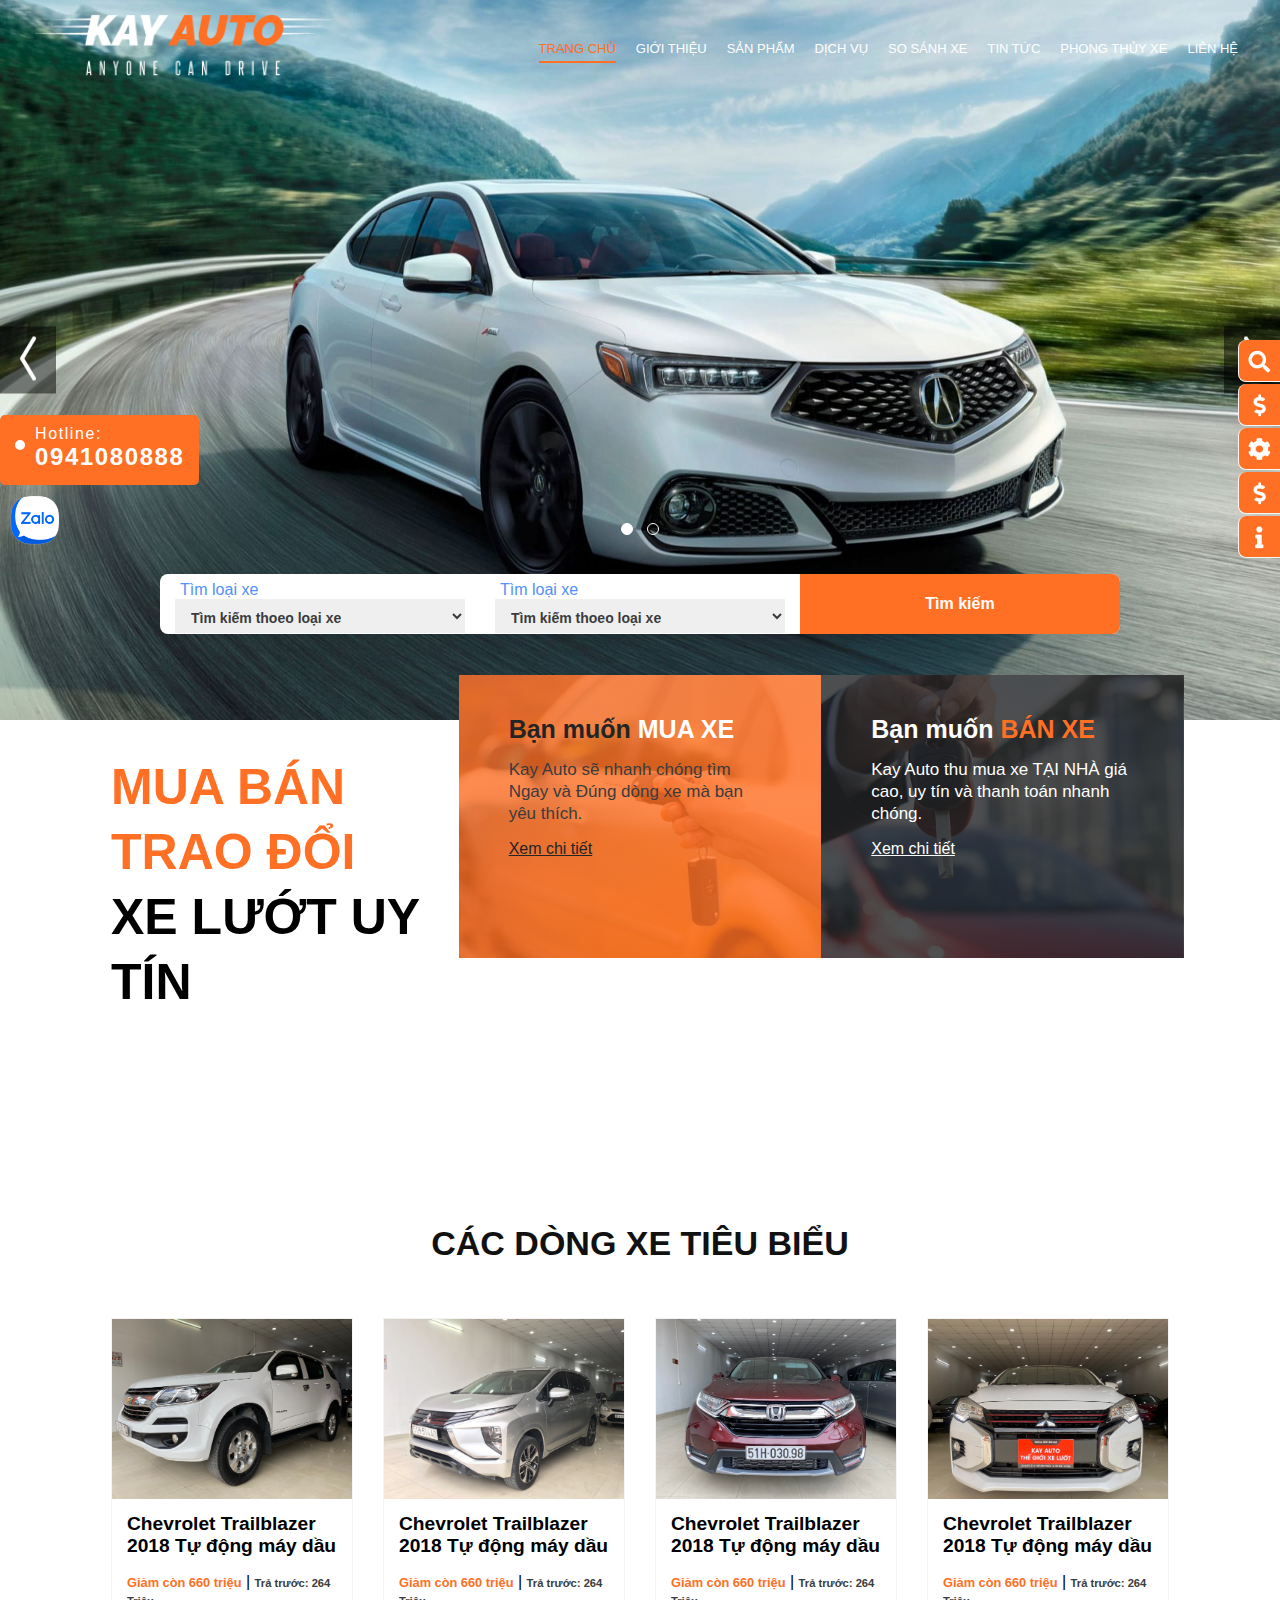
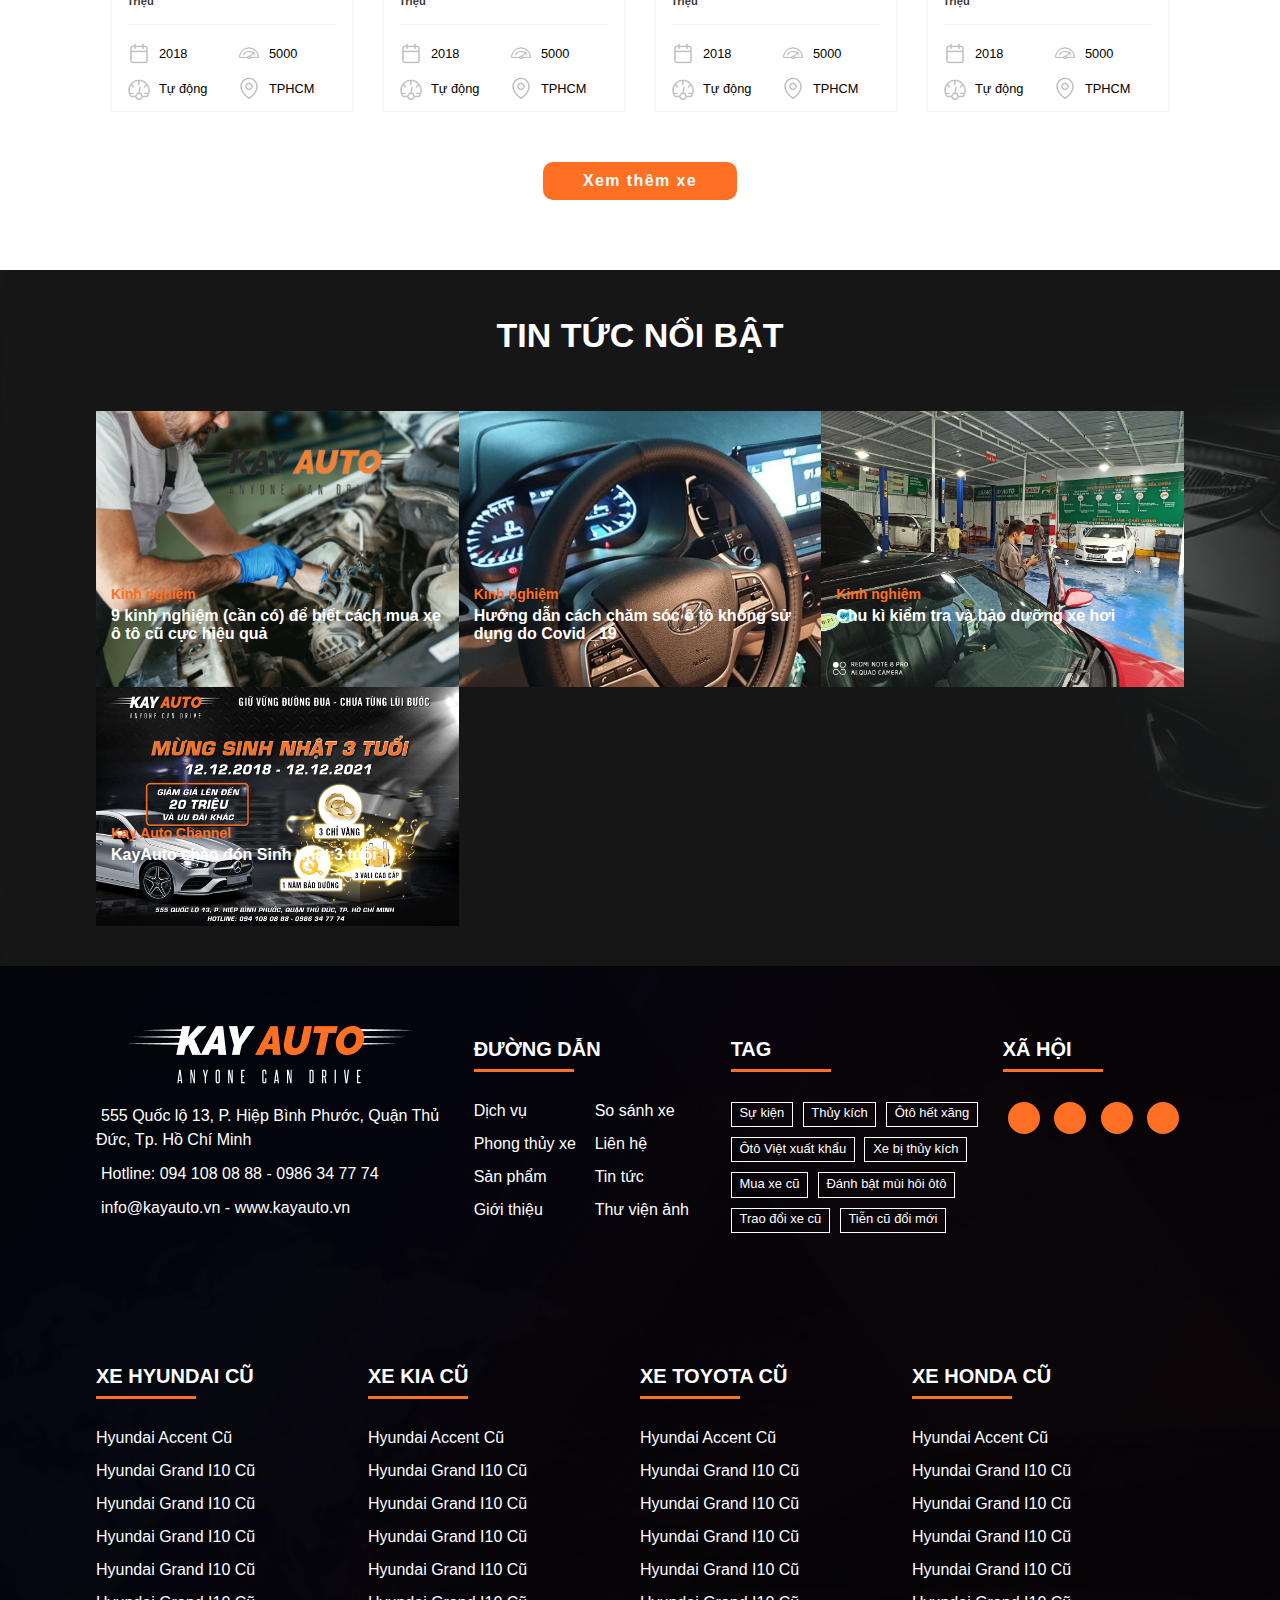
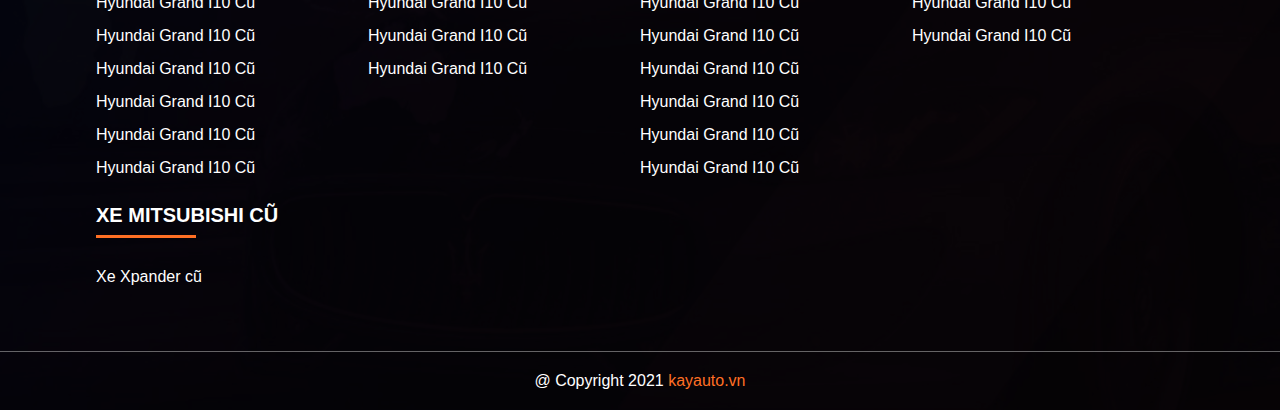
==== commit 733136a0: "cac dong xe" ====
--- a/index.html
+++ b/index.html
@@ -178,7 +178,114 @@
       <div class="product__title">
         <h4>Các dòng xe tiêu biểu</h4>
       </div>
-      <div class="product__list"></div>
+      <div class="product__list">
+        <div class="row">
+          <div class="col-lg-3 col-md-4 col-sm-6 col-xs-12">
+            <div class="product__list--item">
+              <a href=""><img src="./images/product.jpg" alt="" /></a>
+              <div class="product__list--item--info">
+                <a href="">Chevrolet Trailblazer 2018 Tự động máy dầu</a>
+                <p>
+                  <b>Giảm còn 660 triệu</b> |
+                  <small>Trả trước: 264 Triệu</small>
+                </p>
+                <div class="property">
+                  <div class="property__item">
+                    <img src="./images/calendar.png" alt="" /> 2018
+                  </div>
+                  <div class="property__item">
+                    <img src="./images/speed.png" alt="" /> 5000
+                  </div>
+                  <div class="property__item">
+                    <img src="./images/level.png" alt="" /> Tự động
+                  </div>
+                  <div class="property__item">
+                    <img src="./images/map-pin.png" alt="" /> TPHCM
+                  </div>
+                </div>
+              </div>
+            </div>
+          </div>
+          <div class="col-lg-3 col-md-4 col-sm-6 col-xs-12">
+            <div class="product__list--item">
+              <a href=""><img src="./images/product2.jpg" alt="" /></a>
+              <div class="product__list--item--info">
+                <a href="">Chevrolet Trailblazer 2018 Tự động máy dầu</a>
+                <p>
+                  <b>Giảm còn 660 triệu</b> |
+                  <small>Trả trước: 264 Triệu</small>
+                </p>
+                <div class="property">
+                  <div class="property__item">
+                    <img src="./images/calendar.png" alt="" /> 2018
+                  </div>
+                  <div class="property__item">
+                    <img src="./images/speed.png" alt="" /> 5000
+                  </div>
+                  <div class="property__item">
+                    <img src="./images/level.png" alt="" /> Tự động
+                  </div>
+                  <div class="property__item">
+                    <img src="./images/map-pin.png" alt="" /> TPHCM
+                  </div>
+                </div>
+              </div>
+            </div>
+          </div>
+          <div class="col-lg-3 col-md-4 col-sm-6 col-xs-12">
+            <div class="product__list--item">
+              <a href=""><img src="./images/product3.jpg" alt="" /></a>
+              <div class="product__list--item--info">
+                <a href="">Chevrolet Trailblazer 2018 Tự động máy dầu</a>
+                <p>
+                  <b>Giảm còn 660 triệu</b> |
+                  <small>Trả trước: 264 Triệu</small>
+                </p>
+                <div class="property">
+                  <div class="property__item">
+                    <img src="./images/calendar.png" alt="" /> 2018
+                  </div>
+                  <div class="property__item">
+                    <img src="./images/speed.png" alt="" /> 5000
+                  </div>
+                  <div class="property__item">
+                    <img src="./images/level.png" alt="" /> Tự động
+                  </div>
+                  <div class="property__item">
+                    <img src="./images/map-pin.png" alt="" /> TPHCM
+                  </div>
+                </div>
+              </div>
+            </div>
+          </div>
+          <div class="col-lg-3 col-md-4 col-sm-6 col-xs-12">
+            <div class="product__list--item">
+              <a href=""><img src="./images/product4.jpg" alt="" /></a>
+              <div class="product__list--item--info">
+                <a href="">Chevrolet Trailblazer 2018 Tự động máy dầu</a>
+                <p>
+                  <b>Giảm còn 660 triệu</b> |
+                  <small>Trả trước: 264 Triệu</small>
+                </p>
+                <div class="property">
+                  <div class="property__item">
+                    <img src="./images/calendar.png" alt="" /> 2018
+                  </div>
+                  <div class="property__item">
+                    <img src="./images/speed.png" alt="" /> 5000
+                  </div>
+                  <div class="property__item">
+                    <img src="./images/level.png" alt="" /> Tự động
+                  </div>
+                  <div class="property__item">
+                    <img src="./images/map-pin.png" alt="" /> TPHCM
+                  </div>
+                </div>
+              </div>
+            </div>
+          </div>
+        </div>
+      </div>
       <div class="product__btn">
         <button><a href="#">Xem thêm xe</a></button>
       </div>
--- a/css/styles.css
+++ b/css/styles.css
@@ -1419,7 +1419,113 @@
 }
 
 .product__list {
+  width: 85vw;
+  margin: auto;
   margin-bottom: 20px;
+}
+
+@media screen and (max-width: 1024px) {
+  .product__list {
+    width: 95vw;
+  }
+}
+
+@media screen and (max-width: 992px) {
+  .product__list {
+    width: 95vw;
+  }
+}
+
+@media screen and (max-width: 768px) {
+  .product__list {
+    width: 90vw;
+  }
+}
+
+@media screen and (max-width: 600px) {
+  .product__list {
+    width: 90%;
+  }
+}
+
+@media screen and (max-width: 576px) {
+  .product__list {
+    width: 85vw;
+  }
+}
+
+.product__list--item {
+  margin: 0 15px 30px;
+  border: 1px solid #f3f3f3;
+}
+
+.product__list--item a img {
+  width: 100%;
+}
+
+.product__list--item--info {
+  padding: 10px 15px;
+}
+
+.product__list--item--info a {
+  font-weight: bolder;
+  font-size: 1.2rem;
+  color: #000000;
+}
+
+.product__list--item--info a:hover {
+  color: #ff6f24;
+}
+
+.product__list--item--info p {
+  margin-top: 1rem;
+  padding-bottom: 1rem;
+  position: relative;
+}
+
+.product__list--item--info p::before {
+  position: absolute;
+  content: "";
+  width: 100%;
+  height: 1px;
+  background-color: #f3f3f3;
+  bottom: 0;
+  left: 0;
+}
+
+.product__list--item--info p b {
+  font-size: 0.8rem;
+  font-weight: bolder;
+  color: #ff6f24;
+}
+
+.product__list--item--info p small {
+  font-weight: bolder;
+  font-size: 0.7rem;
+  color: #3b3c3d;
+}
+
+.product__list--item .property {
+  display: -ms-grid;
+  display: grid;
+  -ms-grid-columns: (1fr)[2];
+      grid-template-columns: repeat(2, 1fr);
+  grid-gap: 10px;
+  margin-top: 1rem;
+}
+
+.product__list--item .property__item {
+  display: -webkit-box;
+  display: -ms-flexbox;
+  display: flex;
+  -webkit-box-align: center;
+      -ms-flex-align: center;
+          align-items: center;
+  font-size: 0.8rem;
+}
+
+.product__list--item .property__item img {
+  padding-right: 0.5rem;
 }
 
 .product__btn {
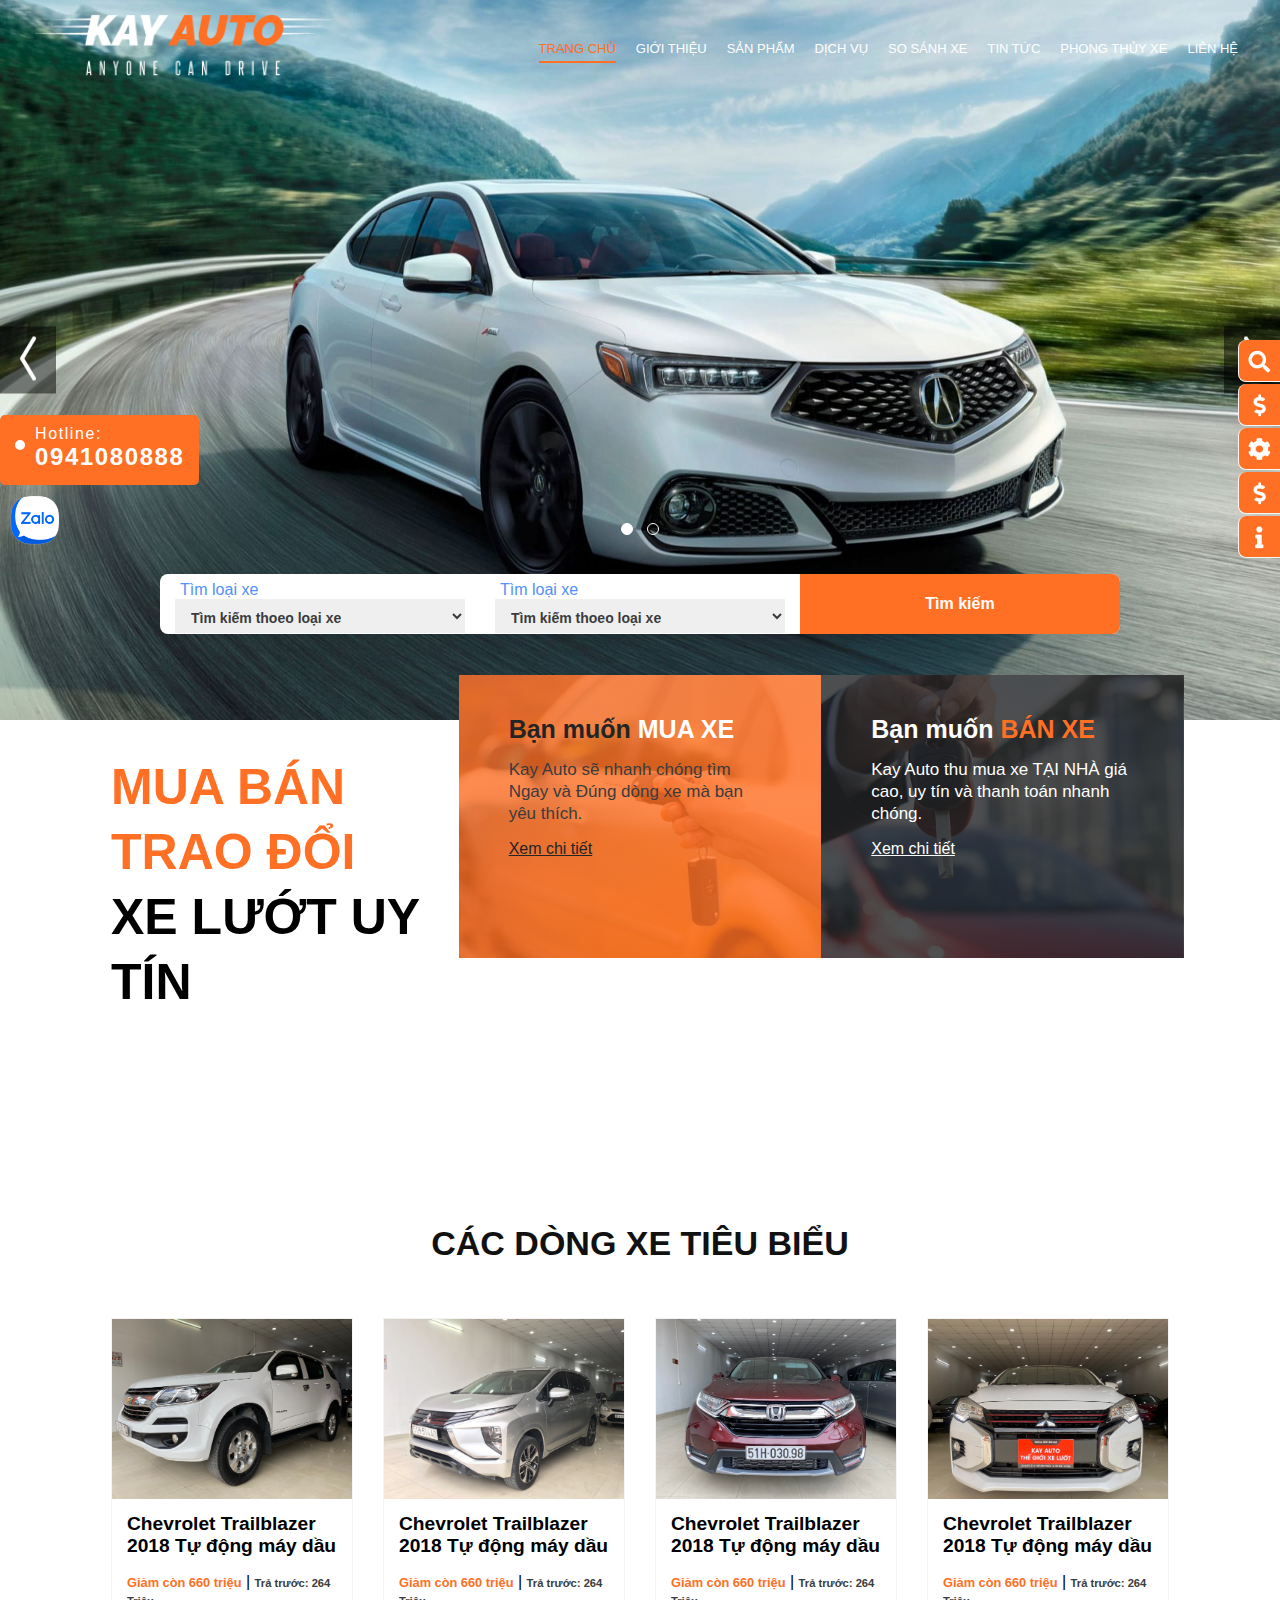
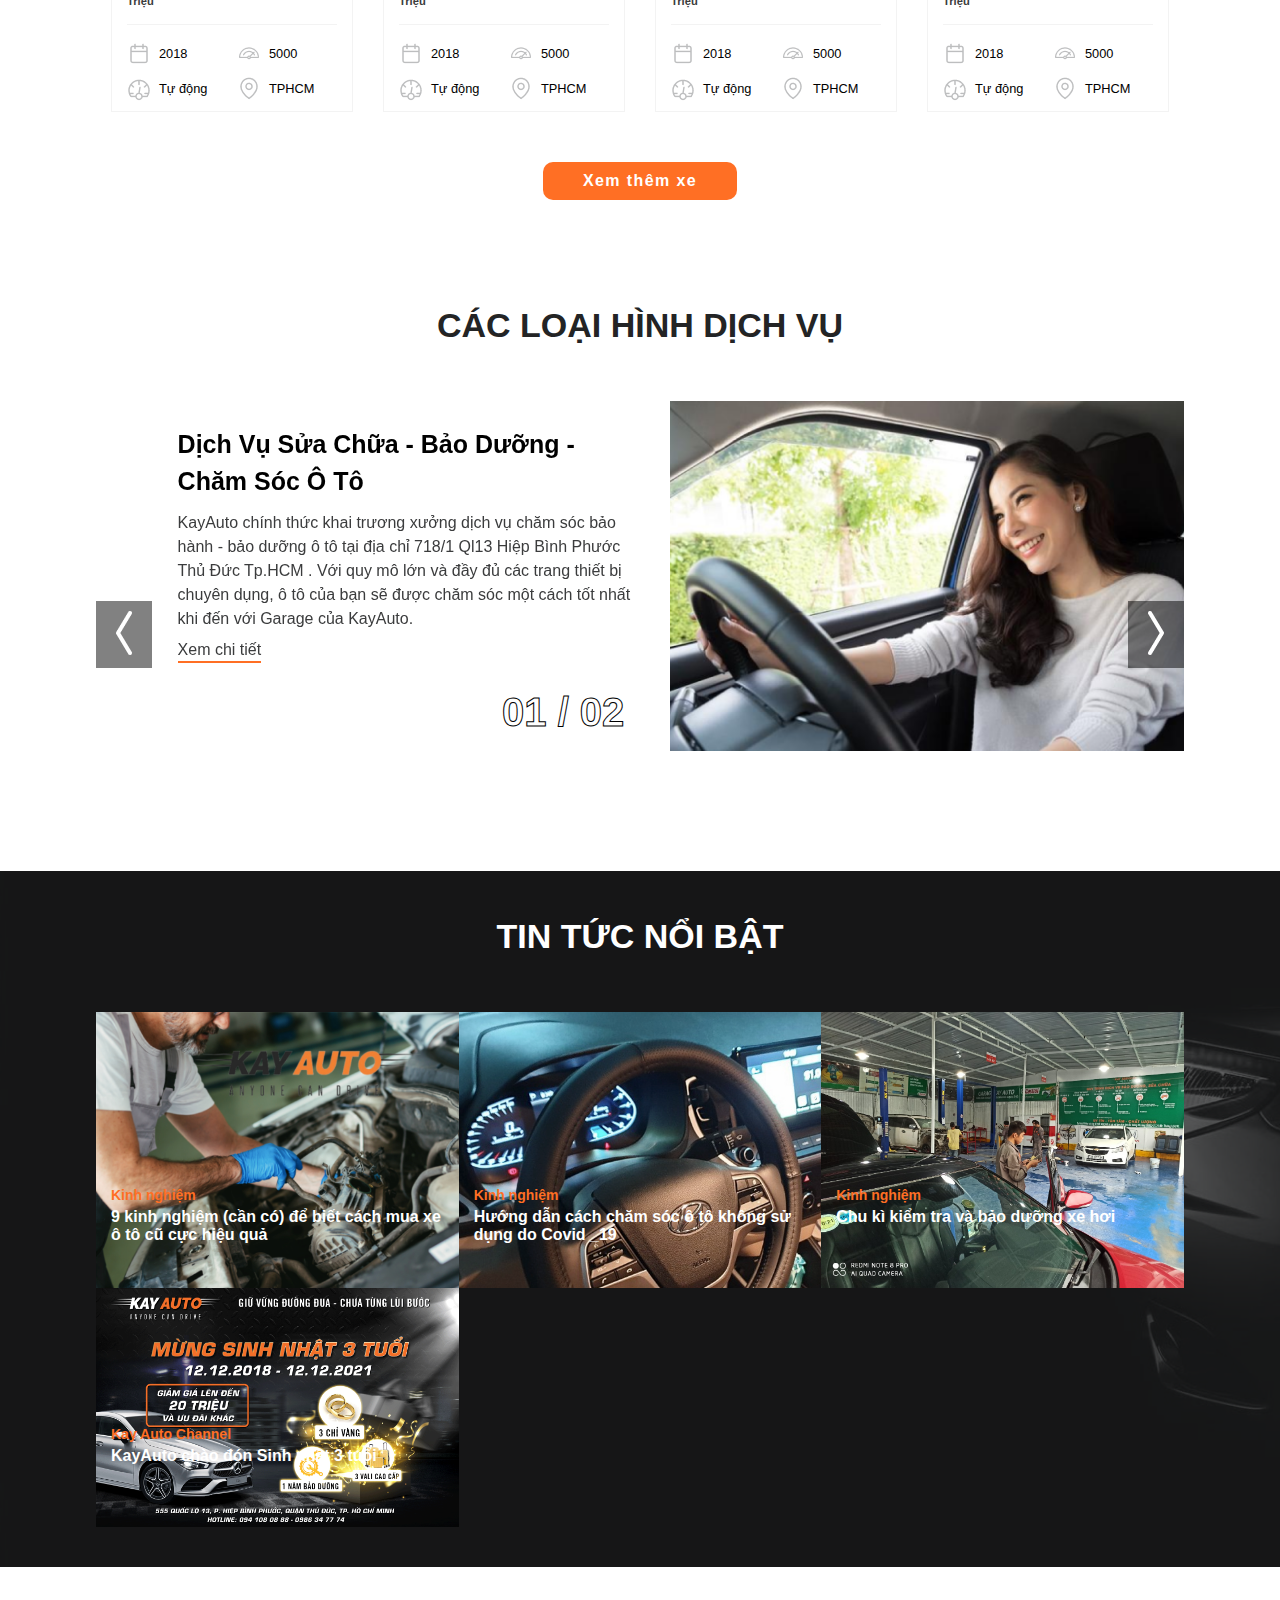
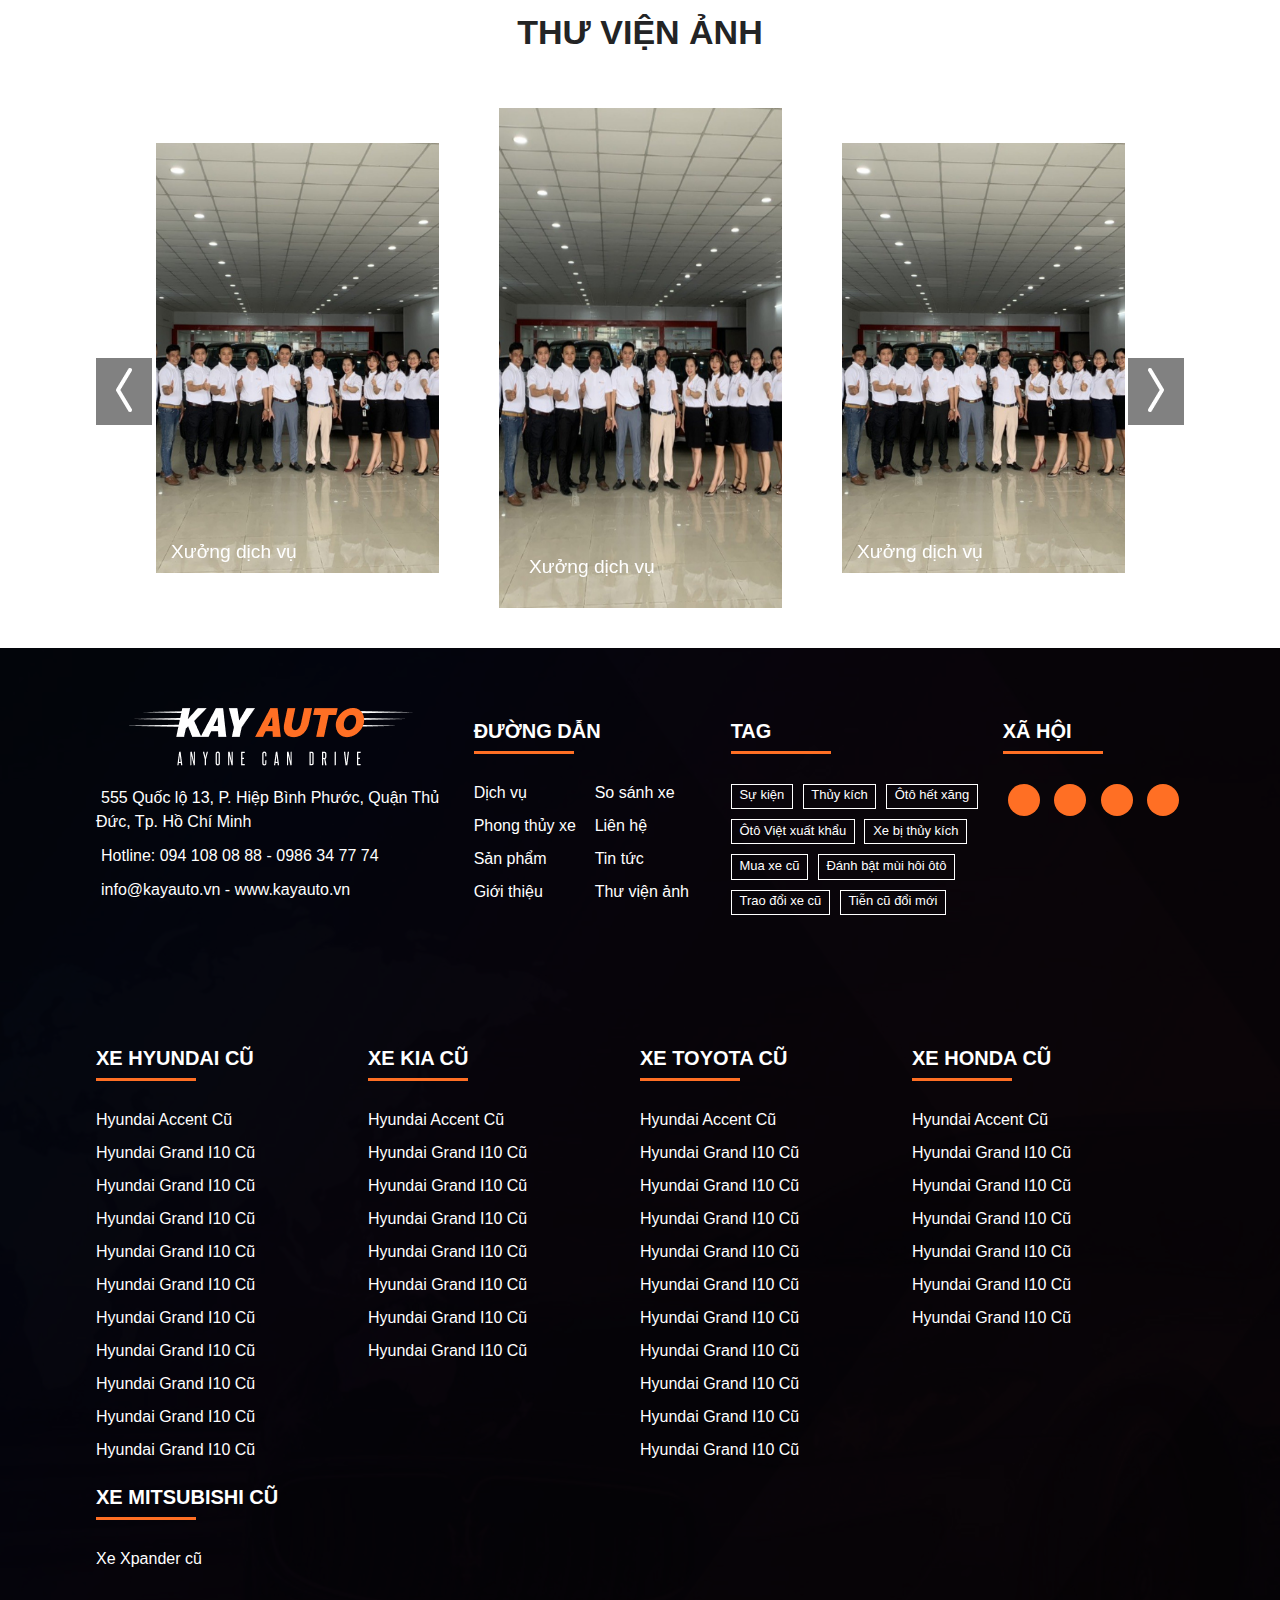
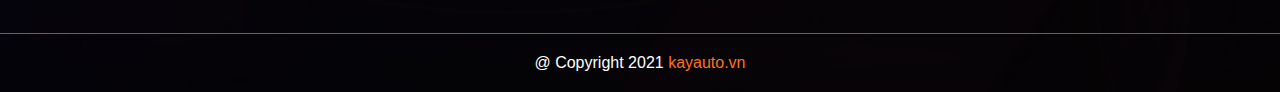
==== commit 7907c8e4: "service&gallery" ====
--- a/index.html
+++ b/index.html
@@ -4,6 +4,7 @@
     <meta charset="UTF-8" />
     <meta http-equiv="X-UA-Compatible" content="IE=edge" />
     <meta name="viewport" content="width=device-width, initial-scale=1.0" />
+    <link rel="stylesheet" href="./libs/slick.css" />
     <link rel="stylesheet" href="css/styles.css" />
     <link rel="stylesheet" href="css/reset.css" />
     <link
@@ -290,6 +291,57 @@
         <button><a href="#">Xem thêm xe</a></button>
       </div>
     </section>
+    <section class="service">
+      <h5 class="service__title">Các loại hình dịch vụ</h5>
+      <span class="service__count">01 / 02</span>
+      <div class="service__main">
+        <div class="service__main--item">
+          <div class="row">
+            <div class="col-md-6 col-sm-12 col-xs-12">
+              <div class="service__main--item--content">
+                <h4>Dịch Vụ Sửa Chữa - Bảo Dưỡng - Chăm Sóc Ô Tô</h4>
+                <p>
+                  KayAuto chính thức khai trương xưởng dịch vụ chăm sóc bảo hành
+                  - bảo dưỡng ô tô tại địa chỉ 718/1 Ql13 Hiệp Bình Phước Thủ
+                  Đức Tp.HCM . Với quy mô lớn và đầy đủ các trang thiết bị
+                  chuyên dụng, ô tô của bạn sẽ được chăm sóc một cách tốt nhất
+                  khi đến với Garage của KayAuto.
+                </p>
+                <a href="">Xem chi tiết</a>
+              </div>
+            </div>
+            <div class="col-md-6 col-sm-12 col-xs-12">
+              <div class="service__main--item--img">
+                <img src="./images/ser4.png" alt="" />
+              </div>
+            </div>
+          </div>
+        </div>
+        <div class="service__main--item">
+          <div class="row">
+            <div class="col-md-6 col-sm-12 col-xs-12">
+              <div class="service__main--item--content">
+                <h4>
+                  Dịch vụ cứu hộ ô tô 24/7 tại Tp.HCM nhanh chóng, chuyên nghiệp
+                </h4>
+                <p>
+                  Dịch vụ cứu hộ ô tô 24/7 tại Tp.HCM nhanh chóng, chuyên nghiệp
+                  của Garage sửa chữa ô tô. Ô tô là phương tiện đi lại và hoạt
+                  động ngày càng phổ biến ở Việt Nam. Trong quá trình sử dụng,
+                  xe sẽ không thể tránh khỏi những hỏng hóc và sự cố xảy ra
+                </p>
+                <a href="">Xem chi tiết</a>
+              </div>
+            </div>
+            <div class="col-md-6 col-sm-12 col-xs-12">
+              <div class="service__main--item--img">
+                <img src="./images/ser1.jpeg" alt="" />
+              </div>
+            </div>
+          </div>
+        </div>
+      </div>
+    </section>
     <section class="news bg__news">
       <h5 class="news__title">Tin tức nổi bật</h5>
       <div class="news__main">
@@ -353,6 +405,35 @@
               </div>
             </div>
           </div>
+        </div>
+      </div>
+    </section>
+    <section class="gallery">
+      <h5 class="gallery__title">Thư viện ảnh</h5>
+      <div class="gallery__list">
+        <div class="gallery__list--item">
+          <img src="./images/untitled_design_(3).png" alt="" />
+          <p>Xưởng dịch vụ</p>
+        </div>
+        <div class="gallery__list--item">
+          <img src="./images/untitled_design_(3).png" alt="" />
+          <p>Xưởng dịch vụ</p>
+        </div>
+        <div class="gallery__list--item">
+          <img src="./images/untitled_design_(3).png" alt="" />
+          <p>Xưởng dịch vụ</p>
+        </div>
+        <div class="gallery__list--item">
+          <img src="./images/untitled_design_(3).png" alt="" />
+          <p>Xưởng dịch vụ</p>
+        </div>
+        <div class="gallery__list--item">
+          <img src="./images/untitled_design_(3).png" alt="" />
+          <p>Xưởng dịch vụ</p>
+        </div>
+        <div class="gallery__list--item">
+          <img src="./images/untitled_design_(3).png" alt="" />
+          <p>Xưởng dịch vụ</p>
         </div>
       </div>
     </section>
@@ -586,6 +667,8 @@
     <button class="scrollToTop">
       <i class="fas fa-arrow-up"></i>
     </button>
+    <script src="./libs/jquery.js"></script>
+    <script src="./libs/slick.js"></script>
     <script src="./js/app.js"></script>
   </body>
 </html>
--- a/css/styles.css
+++ b/css/styles.css
@@ -929,7 +929,7 @@
 
 @media screen and (max-width: 992px) {
   .news__main {
-    width: 95vw;
+    width: 90vw;
   }
 }
 
@@ -1130,7 +1130,7 @@
 
 @media screen and (max-width: 992px) {
   .buy__container {
-    width: 95vw;
+    width: 90vw;
   }
 }
 
@@ -1432,7 +1432,7 @@
 
 @media screen and (max-width: 992px) {
   .product__list {
-    width: 95vw;
+    width: 90vw;
   }
 }
 
@@ -1582,7 +1582,7 @@
 
 @media screen and (max-width: 992px) {
   .footer__main {
-    width: 95vw;
+    width: 90vw;
   }
 }
 
@@ -1723,6 +1723,18 @@
 @media screen and (max-width: 992px) {
   .footer__top--social--list li {
     margin: 0 10px;
+  }
+}
+
+@media screen and (max-width: 480px) {
+  .footer__top--social--list li {
+    margin: 0 5px;
+  }
+}
+
+@media screen and (max-width: 320px) {
+  .footer__top--social--list li {
+    margin: 0;
   }
 }
 
@@ -1819,4 +1831,518 @@
   height: 3px;
   background-color: #ff6f24;
 }
+
+.gallery {
+  padding: 40px 0;
+}
+
+@media screen and (max-width: 768px) {
+  .gallery {
+    padding: 20px 0 70px;
+  }
+}
+
+.gallery .slick-button {
+  border-radius: unset;
+}
+
+.gallery .slick-slide {
+  height: unset;
+}
+
+.gallery .slick-track {
+  height: 500px;
+  display: -webkit-box;
+  display: -ms-flexbox;
+  display: flex;
+  -webkit-box-align: center;
+      -ms-flex-align: center;
+          align-items: center;
+}
+
+@media screen and (max-width: 768px) {
+  .gallery .slick-track {
+    height: auto;
+  }
+}
+
+.gallery .slick-center img {
+  -webkit-transition: 0.5s;
+  transition: 0.5s;
+  -webkit-transition-delay: 0.3s;
+          transition-delay: 0.3s;
+  height: 500px;
+}
+
+.gallery .slick-center p {
+  padding: 30px 30px;
+  -webkit-transition: 0.5s;
+  transition: 0.5s;
+  -webkit-transition-delay: 0.3s;
+          transition-delay: 0.3s;
+}
+
+.gallery .slick-dots {
+  display: -webkit-box;
+  display: -ms-flexbox;
+  display: flex;
+  -webkit-box-pack: center;
+      -ms-flex-pack: center;
+          justify-content: center;
+  margin: 0 auto;
+  width: 0px;
+  margin-top: 1rem;
+  position: absolute;
+  bottom: 0;
+  left: 50%;
+  -webkit-transform: translateX(-50%);
+          transform: translateX(-50%);
+}
+
+@media screen and (max-width: 768px) {
+  .gallery .slick-dots {
+    bottom: -7%;
+  }
+}
+
+@media screen and (max-width: 480px) {
+  .gallery .slick-dots {
+    margin-top: 0.5rem;
+  }
+}
+
+.gallery .slick-dots li {
+  background-color: #3b3c3d;
+  padding: 5px 10px 5px;
+  display: -webkit-box;
+  display: -ms-flexbox;
+  display: flex;
+  -webkit-box-align: center;
+      -ms-flex-align: center;
+          align-items: center;
+  -webkit-box-pack: center;
+      -ms-flex-pack: center;
+          justify-content: center;
+}
+
+.gallery .slick-dots button {
+  font-size: 0;
+  width: 10px;
+  height: 10px;
+  border-radius: 50%;
+  border: 1px solid #ffffff;
+  background-color: #f3f3f3;
+}
+
+.gallery .slick-dots .slick-active button {
+  border: 1px solid #ffffff;
+  background-color: #3b3c3d;
+}
+
+.gallery__title {
+  text-align: center;
+  color: #232425;
+  font-size: 34px;
+  text-transform: uppercase;
+  font-weight: bold;
+  line-height: 1.5;
+  margin-bottom: 50px;
+}
+
+@media screen and (max-width: 767px) {
+  .gallery__title {
+    font-size: 22px;
+  }
+}
+
+.gallery__list {
+  width: 85vw;
+  margin: auto;
+  display: -webkit-box;
+  display: -ms-flexbox;
+  display: flex;
+  -webkit-box-align: center;
+      -ms-flex-align: center;
+          align-items: center;
+}
+
+@media screen and (max-width: 1024px) {
+  .gallery__list {
+    width: 95vw;
+  }
+}
+
+@media screen and (max-width: 992px) {
+  .gallery__list {
+    width: 90vw;
+  }
+}
+
+@media screen and (max-width: 768px) {
+  .gallery__list {
+    width: 90vw;
+  }
+}
+
+@media screen and (max-width: 600px) {
+  .gallery__list {
+    width: 90%;
+  }
+}
+
+@media screen and (max-width: 576px) {
+  .gallery__list {
+    width: 85vw;
+  }
+}
+
+.gallery__list--item {
+  position: relative;
+  display: -webkit-box;
+  display: -ms-flexbox;
+  display: flex;
+  -webkit-box-pack: center;
+      -ms-flex-pack: center;
+          justify-content: center;
+  margin: 0 30px;
+}
+
+.gallery__list--item img {
+  width: 100%;
+  margin: 0 auto;
+  height: 430px;
+  -webkit-transition: 0.5s;
+  transition: 0.5s;
+}
+
+@media screen and (max-width: 768px) {
+  .gallery__list--item img {
+    height: auto;
+  }
+}
+
+.gallery__list--item p {
+  padding: 10px 15px;
+  position: absolute;
+  content: "";
+  left: 0;
+  bottom: 0;
+  font-size: 1.2rem;
+  color: #ffffff;
+}
+
+.service {
+  padding: 30px 0 70px;
+  position: relative;
+}
+
+.service .slick-track {
+  height: 400px;
+}
+
+@media screen and (max-width: 992px) {
+  .service .slick-track {
+    height: 320px;
+  }
+}
+
+@media screen and (max-width: 768px) {
+  .service .slick-track {
+    height: 300px;
+  }
+}
+
+@media screen and (max-width: 767px) {
+  .service .slick-track {
+    height: auto;
+  }
+}
+
+.service span {
+  font-size: 40px;
+  font-weight: bold;
+  -webkit-text-fill-color: #ffffff;
+  -webkit-text-stroke-width: 1px;
+}
+
+.service span.service__count {
+  position: absolute;
+  content: "";
+  top: 70%;
+  left: 44%;
+  -webkit-transform: translateX(-50%);
+          transform: translateX(-50%);
+}
+
+@media screen and (max-width: 1024px) {
+  .service span.service__count {
+    top: 65%;
+  }
+}
+
+@media screen and (max-width: 992px) {
+  .service span {
+    display: none;
+  }
+}
+
+.service__title {
+  text-align: center;
+  color: #232425;
+  font-size: 34px;
+  text-transform: uppercase;
+  font-weight: bold;
+  line-height: 1.5;
+  margin-bottom: 50px;
+}
+
+@media screen and (max-width: 767px) {
+  .service__title {
+    font-size: 22px;
+  }
+}
+
+.service__main {
+  width: 85vw;
+  margin: auto;
+}
+
+@media screen and (max-width: 1024px) {
+  .service__main {
+    width: 95vw;
+  }
+}
+
+@media screen and (max-width: 992px) {
+  .service__main {
+    width: 90vw;
+  }
+}
+
+@media screen and (max-width: 768px) {
+  .service__main {
+    width: 90vw;
+  }
+}
+
+@media screen and (max-width: 600px) {
+  .service__main {
+    width: 90%;
+  }
+}
+
+@media screen and (max-width: 576px) {
+  .service__main {
+    width: 85vw;
+  }
+}
+
+.service__main--item {
+  width: 100%;
+}
+
+.service__main--item--content {
+  margin-left: 25%;
+}
+
+@media screen and (max-width: 1280px) {
+  .service__main--item--content {
+    margin-left: 15%;
+  }
+}
+
+@media screen and (max-width: 992px) {
+  .service__main--item--content {
+    margin-left: 0;
+    padding: 0 15px;
+  }
+}
+
+@media screen and (max-width: 768px) {
+  .service__main--item--content {
+    padding: 0;
+  }
+}
+
+.service__main--item--content h4 {
+  font-weight: bold;
+  font-size: 25px;
+  margin-top: 50px;
+  line-height: 1.5;
+  margin-bottom: 10px;
+}
+
+@media screen and (max-width: 1280px) {
+  .service__main--item--content h4 {
+    margin-top: 25px;
+  }
+}
+
+@media screen and (max-width: 992px) {
+  .service__main--item--content h4 {
+    margin-top: 0;
+  }
+}
+
+@media screen and (max-width: 768px) {
+  .service__main--item--content h4 {
+    font-size: 20px;
+    line-height: 1.3;
+  }
+}
+
+.service__main--item--content p {
+  line-height: 1.5;
+  margin: 0 0 10px;
+  color: #3b3c3d;
+}
+
+@media screen and (max-width: 768px) {
+  .service__main--item--content p {
+    line-height: 1.3;
+  }
+}
+
+.service__main--item--content a {
+  color: #3b3c3d;
+  position: relative;
+  padding-bottom: 5px;
+}
+
+.service__main--item--content a::before {
+  position: absolute;
+  content: "";
+  width: 100%;
+  height: 2px;
+  background-color: #ff6f24;
+  bottom: 0;
+  left: 0;
+}
+
+.service__main--item--img {
+  padding-left: 30px;
+}
+
+@media screen and (max-width: 992px) {
+  .service__main--item--img {
+    padding-right: 1px;
+  }
+}
+
+@media screen and (max-width: 768px) {
+  .service__main--item--img {
+    padding-left: 15px;
+  }
+}
+
+@media screen and (max-width: 767px) {
+  .service__main--item--img {
+    padding: 0;
+    padding-right: 1px;
+    margin-top: 30px;
+  }
+}
+
+@media screen and (max-width: 600px) {
+  .service__main--item--img {
+    padding-left: 1px;
+  }
+}
+
+.service__main--item--img img {
+  width: 100%;
+}
+
+.service .slick-dots {
+  display: -webkit-box;
+  display: -ms-flexbox;
+  display: flex;
+  -webkit-box-pack: center;
+      -ms-flex-pack: center;
+          justify-content: center;
+  margin: 0 auto;
+  width: 0px;
+  margin-top: 1rem;
+  position: absolute;
+  bottom: 0;
+  left: 50%;
+  -webkit-transform: translateX(-50%);
+          transform: translateX(-50%);
+}
+
+@media screen and (max-width: 768px) {
+  .service .slick-dots {
+    bottom: -7%;
+  }
+}
+
+@media screen and (max-width: 480px) {
+  .service .slick-dots {
+    margin-top: 0.5rem;
+  }
+}
+
+.service .slick-dots li {
+  background-color: #3b3c3d;
+  padding: 5px 10px 5px;
+  display: -webkit-box;
+  display: -ms-flexbox;
+  display: flex;
+  -webkit-box-align: center;
+      -ms-flex-align: center;
+          align-items: center;
+  -webkit-box-pack: center;
+      -ms-flex-pack: center;
+          justify-content: center;
+}
+
+.service .slick-dots button {
+  font-size: 0;
+  width: 10px;
+  height: 10px;
+  border-radius: 50%;
+  border: 1px solid #ffffff;
+  background-color: #f3f3f3;
+}
+
+.service .slick-dots .slick-active button {
+  border: 1px solid #ffffff;
+  background-color: #3b3c3d;
+}
+
+.slick-prev {
+  position: absolute;
+  z-index: 2;
+  top: 50%;
+  left: 0;
+  background-color: rgba(0, 0, 0, 0.493);
+  color: #ffffff;
+  border: unset;
+  cursor: pointer;
+  padding: 10px 20px;
+}
+
+@media screen and (max-width: 992px) {
+  .slick-prev {
+    visibility: hidden;
+  }
+}
+
+.slick-next {
+  position: absolute;
+  z-index: 2;
+  top: 50%;
+  right: 0;
+  background-color: rgba(0, 0, 0, 0.493);
+  color: #ffffff;
+  border: unset;
+  cursor: pointer;
+  padding: 10px 20px;
+}
+
+@media screen and (max-width: 992px) {
+  .slick-next {
+    visibility: hidden;
+  }
+}
 /*# sourceMappingURL=styles.css.map */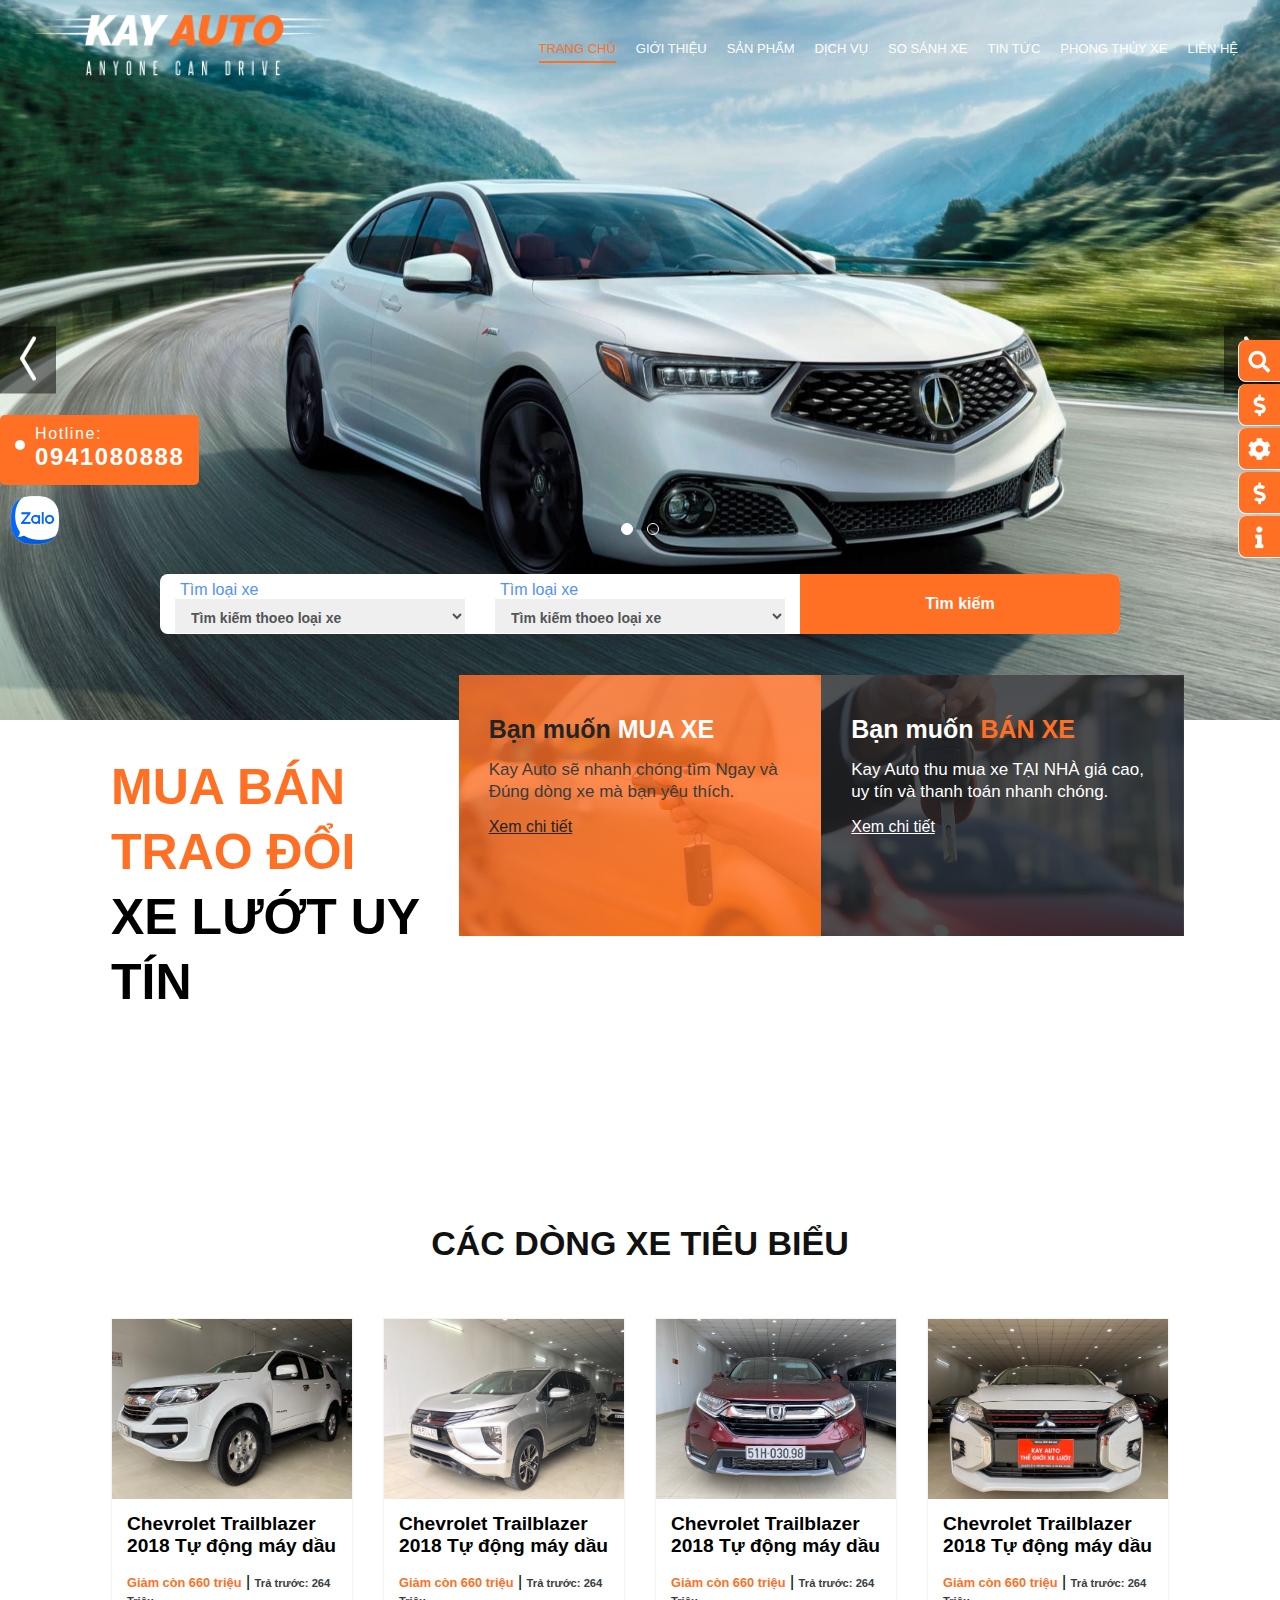
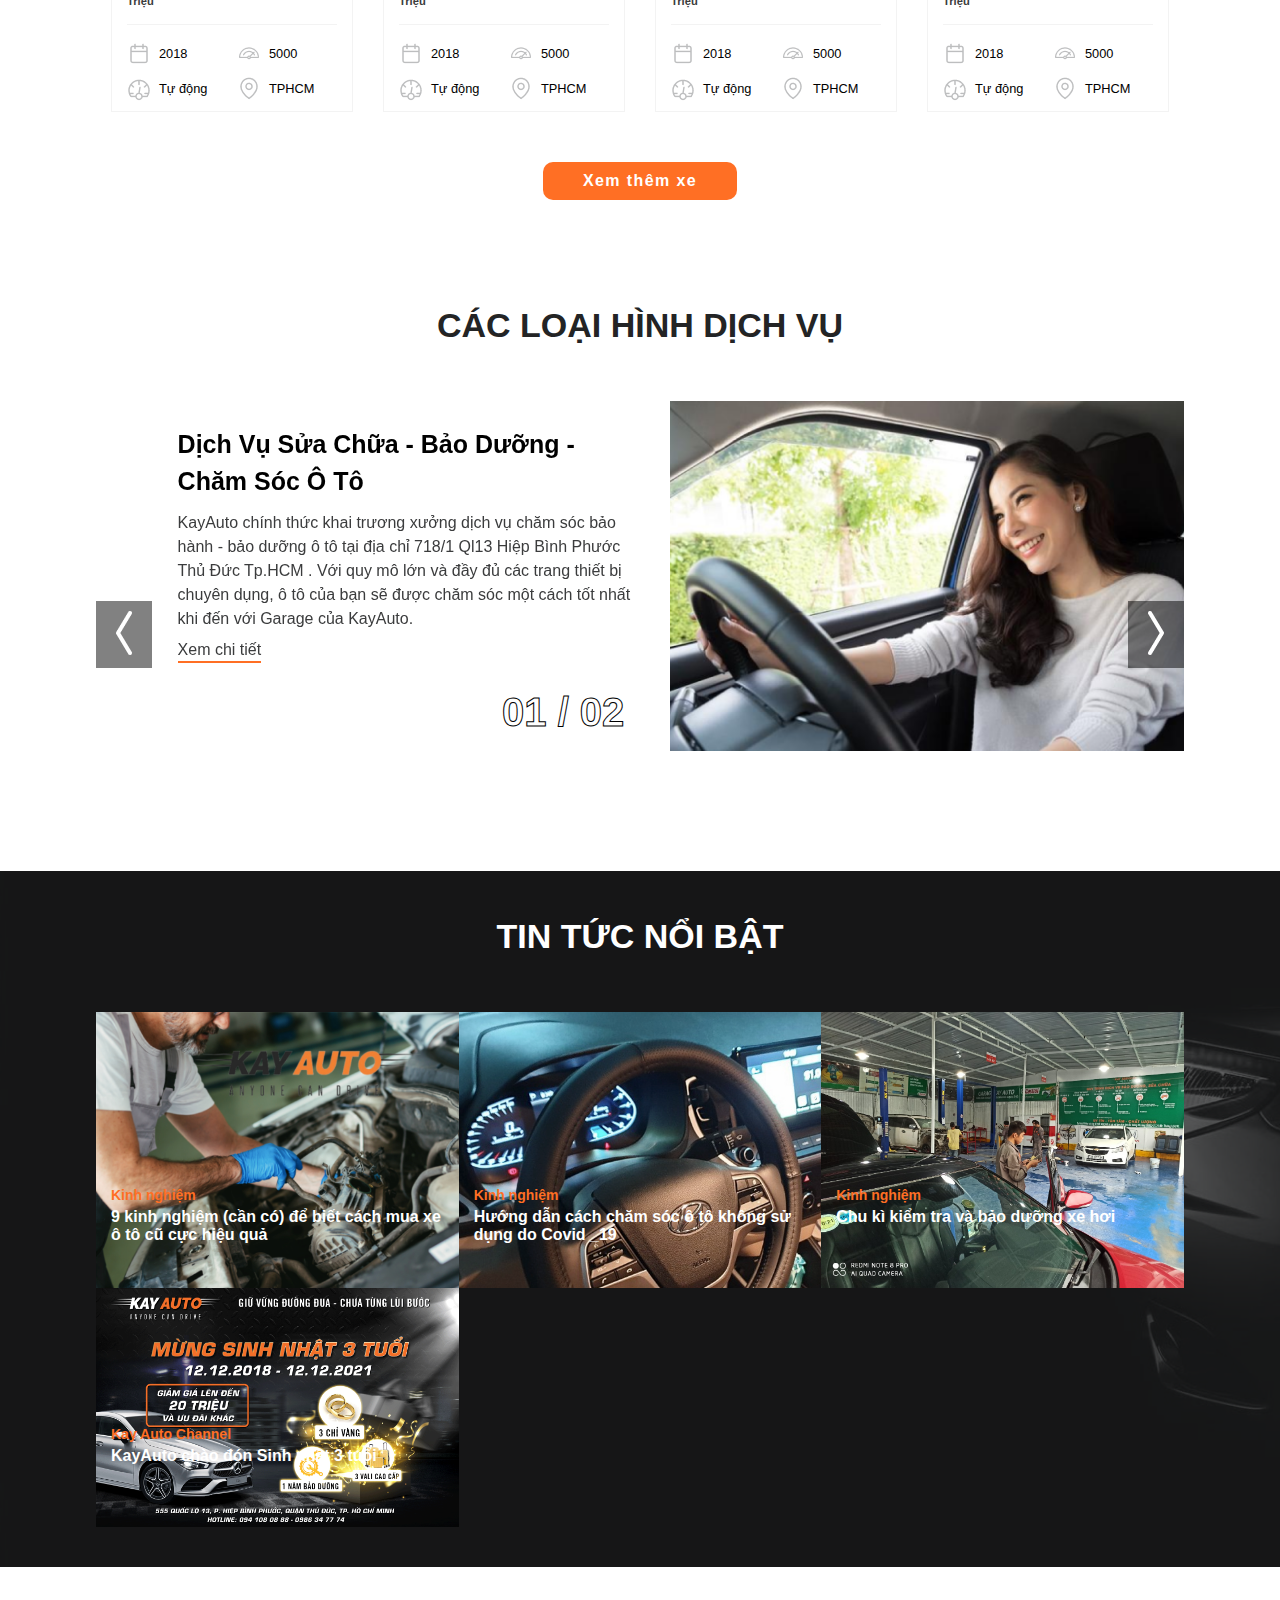
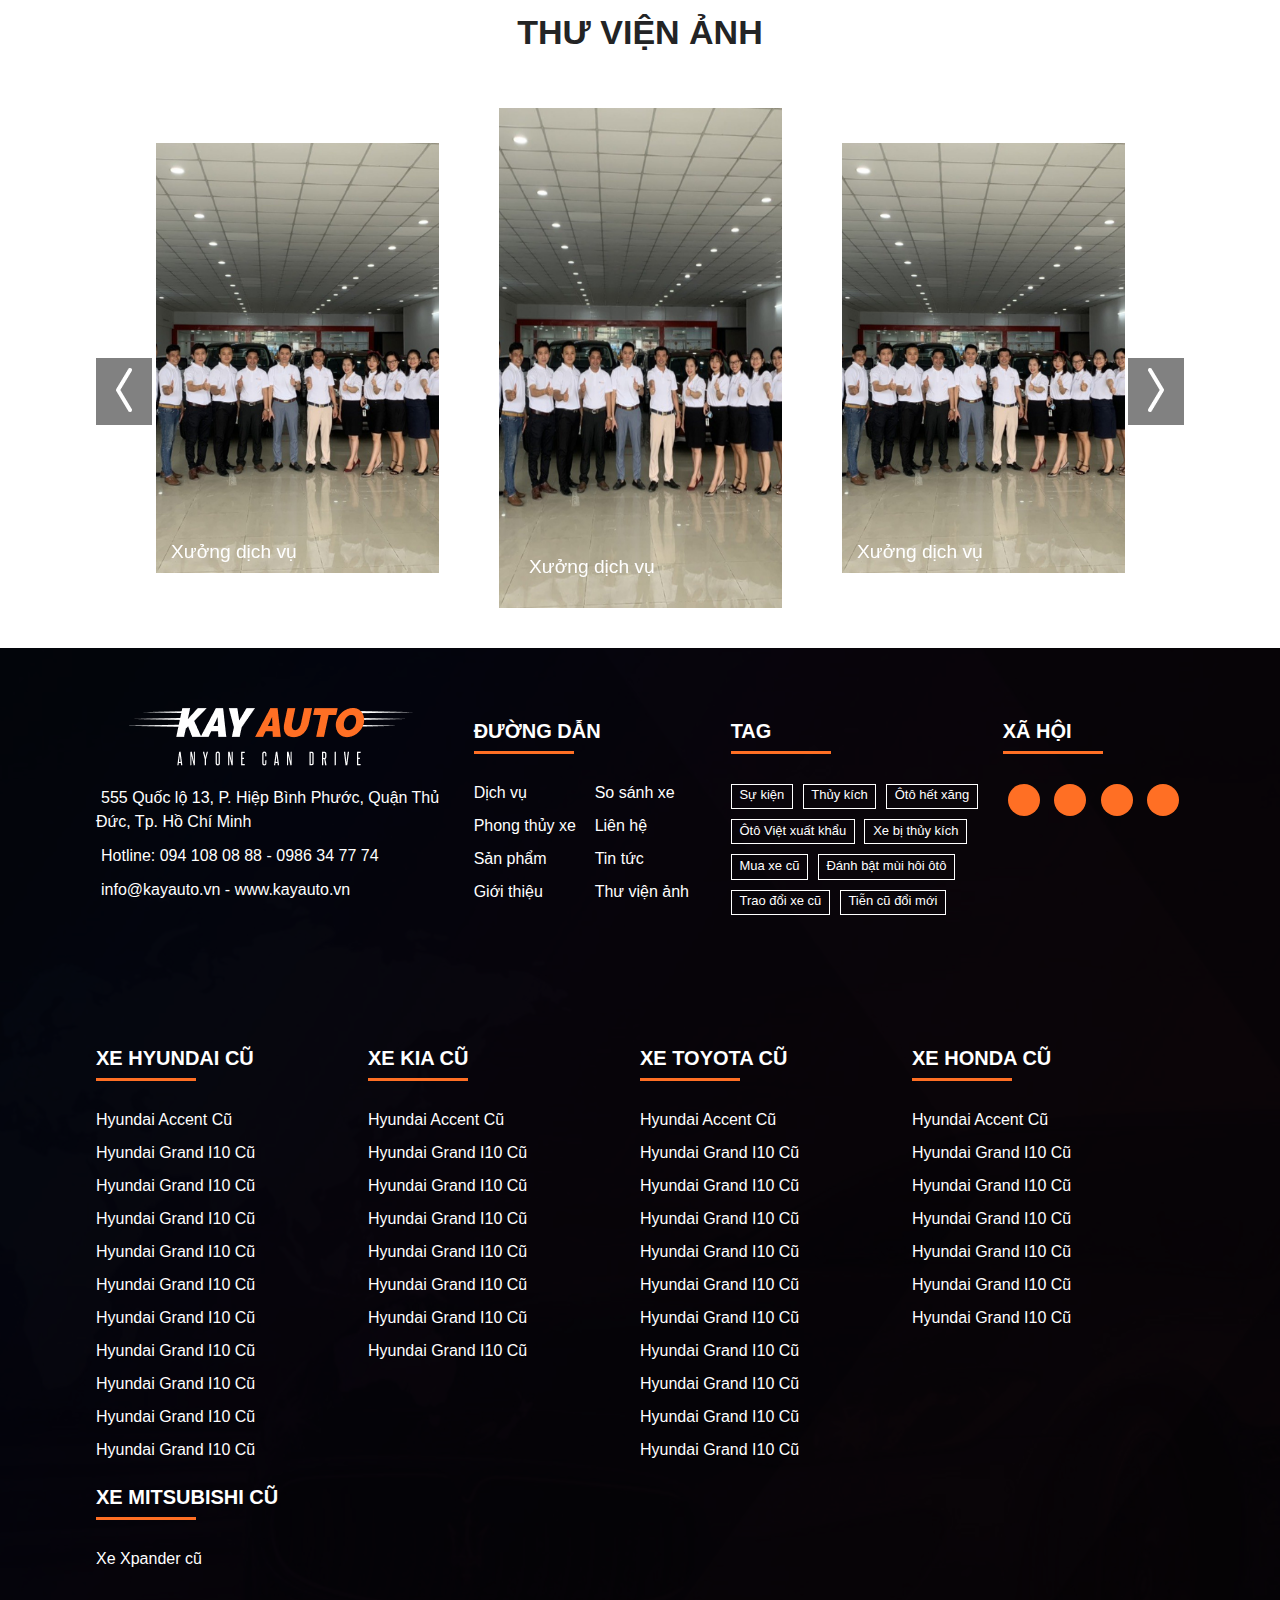
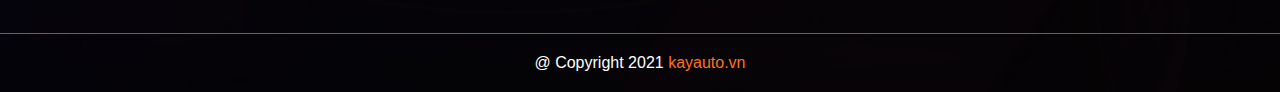
==== commit 59a96c32: "about done" ====
--- a/index.html
+++ b/index.html
@@ -38,8 +38,8 @@
                 <h5>Menu</h5>
                 <a class="menu__close">+</a>
               </div>
-              <li class="active"><a href="#">Trang chủ</a></li>
-              <li><a href="#">Giới thiệu</a></li>
+              <li class="active"><a href="./index.html">Trang chủ</a></li>
+              <li><a href="./about.html">Giới thiệu</a></li>
               <li><a href="#">Sản phẩm</a></li>
               <li><a href="#">Dịch vụ</a></li>
               <li><a href="#">So sánh xe</a></li>
--- a/css/styles.css
+++ b/css/styles.css
@@ -816,7 +816,7 @@
   padding-left: 0;
   font-weight: 500;
   height: 34px;
-  color: #3b3c3d;
+  color: #525456;
   font-size: 14px;
   font-weight: bold;
   padding: 10px 12px 6px;
@@ -860,7 +860,7 @@
 }
 
 .search__bar--btn:hover button {
-  color: #3b3c3d;
+  color: #525456;
 }
 
 @media screen and (max-width: 992px) {
@@ -913,6 +913,7 @@
 @media screen and (max-width: 767px) {
   .news__title {
     font-size: 22px;
+    margin-bottom: 30px;
   }
 }
 
@@ -1197,7 +1198,7 @@
   background-position: center;
   position: relative;
   z-index: 3;
-  padding: 20px 50px 100px;
+  padding: 20px 30px 100px;
   margin-top: -65px;
 }
 
@@ -1276,7 +1277,7 @@
   background-position: center;
   position: relative;
   z-index: 3;
-  padding: 20px 50px 100px;
+  padding: 20px 30px 100px;
   margin-top: -65px;
 }
 
@@ -1912,7 +1913,7 @@
 }
 
 .gallery .slick-dots li {
-  background-color: #3b3c3d;
+  background-color: #525456;
   padding: 5px 10px 5px;
   display: -webkit-box;
   display: -ms-flexbox;
@@ -1936,7 +1937,7 @@
 
 .gallery .slick-dots .slick-active button {
   border: 1px solid #ffffff;
-  background-color: #3b3c3d;
+  background-color: #525456;
 }
 
 .gallery__title {
@@ -1952,6 +1953,7 @@
 @media screen and (max-width: 767px) {
   .gallery__title {
     font-size: 22px;
+    margin-bottom: 30px;
   }
 }
 
@@ -2099,6 +2101,7 @@
 @media screen and (max-width: 767px) {
   .service__title {
     font-size: 22px;
+    margin-bottom: 30px;
   }
 }
 
@@ -2283,7 +2286,7 @@
 }
 
 .service .slick-dots li {
-  background-color: #3b3c3d;
+  background-color: #525456;
   padding: 5px 10px 5px;
   display: -webkit-box;
   display: -ms-flexbox;
@@ -2307,7 +2310,884 @@
 
 .service .slick-dots .slick-active button {
   border: 1px solid #ffffff;
-  background-color: #3b3c3d;
+  background-color: #525456;
+}
+
+.headerb {
+  background-image: -webkit-gradient(linear, left bottom, left top, from(rgba(35, 36, 37, 0.8)), to(rgba(35, 36, 37, 0.8))), url("../images/0.jpeg");
+  background-image: linear-gradient(0deg, rgba(35, 36, 37, 0.8), rgba(35, 36, 37, 0.8)), url("../images/0.jpeg");
+  padding: 80px 0;
+  background-position: center;
+}
+
+@media screen and (max-width: 992px) {
+  .headerb {
+    padding: 20px 0;
+  }
+}
+
+@media screen and (max-width: 992px) {
+  .headerb__logo {
+    text-align: center;
+  }
+}
+
+.headerb__logo img {
+  width: 100%;
+}
+
+@media screen and (max-width: 992px) {
+  .headerb__logo img {
+    width: auto;
+  }
+}
+
+@media screen and (max-width: 480px) {
+  .headerb__logo img {
+    width: 60%;
+  }
+}
+
+@media screen and (max-width: 320px) {
+  .headerb__logo img {
+    width: 75%;
+  }
+}
+
+.headerb__menu {
+  width: 95vw;
+  padding: 15px 0 0;
+  position: relative;
+  margin: auto;
+  overflow: hidden;
+}
+
+@media screen and (max-width: 992px) {
+  .headerb__menu {
+    width: 100%;
+    padding: 40px 0;
+  }
+}
+
+@media screen and (max-width: 600px) {
+  .headerb__menu {
+    padding: 15px 0;
+  }
+}
+
+.headerb__menu--overlay {
+  display: none;
+}
+
+@media screen and (max-width: 992px) {
+  .headerb__menu--overlay {
+    display: block;
+  }
+}
+
+.headerb__menu--overlay.active {
+  position: fixed;
+  content: "";
+  top: 0;
+  left: 0;
+  width: 100%;
+  bottom: 0;
+  background-color: rgba(0, 0, 0, 0.7);
+  -webkit-transition: 0.5s;
+  transition: 0.5s;
+  z-index: 888;
+}
+
+.headerb__menu--nav {
+  display: -webkit-box;
+  display: -ms-flexbox;
+  display: flex;
+  list-style: none;
+  -webkit-box-pack: end;
+      -ms-flex-pack: end;
+          justify-content: flex-end;
+  -webkit-transform: translateX(0);
+          transform: translateX(0);
+}
+
+@media screen and (max-width: 992px) {
+  .headerb__menu--nav {
+    position: fixed;
+    content: "";
+    z-index: 9999;
+    -webkit-box-orient: vertical;
+    -webkit-box-direction: normal;
+        -ms-flex-direction: column;
+            flex-direction: column;
+    background-color: #f3f3f3;
+    width: 85%;
+    top: 0;
+    bottom: 0;
+    left: 0;
+    -webkit-box-pack: start;
+        -ms-flex-pack: start;
+            justify-content: flex-start;
+    -webkit-transform: translateX(-100%);
+            transform: translateX(-100%);
+  }
+}
+
+.headerb__menu--nav.show {
+  -webkit-transform: translateX(0);
+          transform: translateX(0);
+  -webkit-transition: all 0.5s ease-in-out;
+  transition: all 0.5s ease-in-out;
+}
+
+.headerb__menu--nav .menu__title {
+  display: none;
+}
+
+@media screen and (max-width: 992px) {
+  .headerb__menu--nav .menu__title {
+    display: -webkit-box;
+    display: -ms-flexbox;
+    display: flex;
+    position: relative;
+    border-bottom: 1px solid rgba(0, 0, 0, 0.1);
+    -webkit-box-pack: justify;
+        -ms-flex-pack: justify;
+            justify-content: space-between;
+    -webkit-box-align: center;
+        -ms-flex-align: center;
+            align-items: center;
+    padding: 12px 20px;
+    color: rgba(0, 0, 0, 0.5);
+  }
+  .headerb__menu--nav .menu__title h5 {
+    font-size: 14px;
+    margin: 0;
+    text-align: center;
+    width: 100%;
+  }
+  .headerb__menu--nav .menu__title .menu__close {
+    padding: 0;
+    font-size: 26px;
+    width: 26px;
+    height: 26px;
+    text-align: center;
+    line-height: 22px;
+    color: #111;
+    -webkit-transform: translateY(-50%) rotate(45deg);
+            transform: translateY(-50%) rotate(45deg);
+    position: absolute;
+    content: "";
+    top: 50%;
+    right: 8px;
+    cursor: pointer;
+  }
+}
+
+.headerb__menu--nav li {
+  padding: 10px 10px;
+}
+
+@media screen and (max-width: 992px) {
+  .headerb__menu--nav li {
+    padding: 11px 0;
+    margin-left: 30px;
+    border-bottom: 1px solid rgba(0, 0, 0, 0.1);
+  }
+}
+
+.headerb__menu--nav li a {
+  color: #ffffff;
+  font-size: 13px;
+  text-transform: uppercase;
+  padding: 5px 0;
+}
+
+.headerb__menu--nav li a:hover {
+  color: #ff6f24;
+}
+
+@media screen and (max-width: 1024px) {
+  .headerb__menu--nav li a {
+    font-size: 11px;
+  }
+}
+
+@media screen and (max-width: 992px) {
+  .headerb__menu--nav li a {
+    font-size: 15px;
+    color: #232425;
+    text-transform: unset;
+  }
+}
+
+.headerb__menu--nav li.active a {
+  color: #ff6f24;
+  border-bottom: 2px solid #ff6f24;
+}
+
+@media screen and (max-width: 992px) {
+  .headerb__menu--nav li.active a:hover {
+    color: #ff6f24;
+  }
+}
+
+@media screen and (max-width: 992px) {
+  .headerb__menu--nav li.active a {
+    color: #232425;
+    border: none;
+  }
+}
+
+.headerb__menu--icon {
+  display: none;
+  cursor: pointer;
+  width: 36px;
+  height: 36px;
+  -webkit-box-orient: vertical;
+  -webkit-box-direction: normal;
+      -ms-flex-direction: column;
+          flex-direction: column;
+  position: absolute;
+  content: "";
+  top: 50%;
+  left: 30px;
+  -webkit-transform: translateY(-50%);
+          transform: translateY(-50%);
+  padding: 5px;
+  z-index: 1;
+}
+
+@media screen and (max-width: 992px) {
+  .headerb__menu--icon {
+    display: -webkit-box;
+    display: -ms-flexbox;
+    display: flex;
+  }
+}
+
+@media screen and (max-width: 480px) {
+  .headerb__menu--icon {
+    left: 15px;
+  }
+}
+
+.headerb__menu--icon span {
+  width: 100%;
+  height: 3px;
+  background-color: #ffffff;
+}
+
+.headerb__menu--icon span:not(:last-child) {
+  margin-bottom: 6px;
+}
+
+.breadcrumb {
+  background-color: #ececec;
+  padding: 20px 0;
+}
+
+.breadcrumb__main {
+  width: 85vw;
+  margin: auto;
+}
+
+@media screen and (max-width: 1024px) {
+  .breadcrumb__main {
+    width: 95vw;
+  }
+}
+
+@media screen and (max-width: 992px) {
+  .breadcrumb__main {
+    width: 90vw;
+  }
+}
+
+@media screen and (max-width: 768px) {
+  .breadcrumb__main {
+    width: 90vw;
+  }
+}
+
+@media screen and (max-width: 600px) {
+  .breadcrumb__main {
+    width: 90%;
+  }
+}
+
+@media screen and (max-width: 576px) {
+  .breadcrumb__main {
+    width: 85vw;
+  }
+}
+
+.breadcrumb__main ul {
+  display: -webkit-box;
+  display: -ms-flexbox;
+  display: flex;
+  list-style: none;
+}
+
+.breadcrumb__main ul li {
+  padding: 0 5px;
+  color: #525456;
+  font-size: 14px;
+}
+
+.breadcrumb__main ul li a {
+  color: #525456;
+  font-size: 14px;
+}
+
+.breadcrumb__main ul li i {
+  margin-left: 7px;
+}
+
+.about {
+  padding: 40px 0 70px;
+}
+
+.about__main {
+  width: 85vw;
+  margin: auto;
+}
+
+@media screen and (max-width: 1024px) {
+  .about__main {
+    width: 95vw;
+  }
+}
+
+@media screen and (max-width: 992px) {
+  .about__main {
+    width: 90vw;
+  }
+}
+
+@media screen and (max-width: 768px) {
+  .about__main {
+    width: 90vw;
+  }
+}
+
+@media screen and (max-width: 600px) {
+  .about__main {
+    width: 90%;
+  }
+}
+
+@media screen and (max-width: 576px) {
+  .about__main {
+    width: 85vw;
+  }
+}
+
+.about__main--img {
+  padding-right: 15px;
+}
+
+@media screen and (max-width: 992px) {
+  .about__main--img {
+    padding: 0;
+  }
+}
+
+.about__main--img img {
+  width: 100%;
+}
+
+.about__main--content {
+  padding-left: 15px;
+}
+
+@media screen and (max-width: 992px) {
+  .about__main--content {
+    padding: 0;
+  }
+}
+
+.about__main--content h5 {
+  font-size: 18px;
+  font-weight: bold;
+  margin: 10px 0;
+}
+
+.about__main--content p {
+  text-align: justify;
+  color: #525456;
+  line-height: 1.5;
+  margin-bottom: 15px;
+}
+
+.exp {
+  background-image: -webkit-gradient(linear, left top, left bottom, from(rgba(0, 0, 0, 0.7)), to(rgba(0, 0, 0, 0.7))), url("https://kayauto.vn/uploads/banner-05.jpeg");
+  background-image: linear-gradient(rgba(0, 0, 0, 0.7), rgba(0, 0, 0, 0.7)), url("https://kayauto.vn/uploads/banner-05.jpeg");
+  background-position: center;
+  background-size: cover;
+  padding: 50px 0;
+}
+
+.exp__main {
+  width: 85vw;
+  margin: auto;
+}
+
+@media screen and (max-width: 1024px) {
+  .exp__main {
+    width: 95vw;
+  }
+}
+
+@media screen and (max-width: 992px) {
+  .exp__main {
+    width: 90vw;
+  }
+}
+
+@media screen and (max-width: 768px) {
+  .exp__main {
+    width: 90vw;
+  }
+}
+
+@media screen and (max-width: 600px) {
+  .exp__main {
+    width: 90%;
+  }
+}
+
+@media screen and (max-width: 576px) {
+  .exp__main {
+    width: 85vw;
+  }
+}
+
+.exp__main--left {
+  padding-right: 15px;
+  position: relative;
+}
+
+@media screen and (max-width: 992px) {
+  .exp__main--left {
+    padding: 0;
+  }
+}
+
+.exp__main--left::before {
+  position: absolute;
+  content: "";
+  width: 1px;
+  height: 100%;
+  background-color: #ffffff;
+  opacity: 0.5;
+  right: 0;
+  top: 0;
+}
+
+@media screen and (max-width: 992px) {
+  .exp__main--left::before {
+    display: none;
+  }
+}
+
+.exp__main--left--title {
+  display: -webkit-box;
+  display: -ms-flexbox;
+  display: flex;
+}
+
+@media screen and (max-width: 767px) {
+  .exp__main--left--title {
+    -webkit-box-pack: center;
+        -ms-flex-pack: center;
+            justify-content: center;
+  }
+}
+
+.exp__main--left--title h3 {
+  font-size: 200px;
+  color: #ffffff;
+  line-height: 150px;
+}
+
+@media screen and (max-width: 992px) {
+  .exp__main--left--title h3 {
+    font-size: 150px;
+    line-height: 110px;
+  }
+}
+
+@media screen and (max-width: 575px) {
+  .exp__main--left--title h3 {
+    font-size: 120px;
+    line-height: 80px;
+  }
+}
+
+.exp__main--left--title p {
+  display: -webkit-box;
+  display: -ms-flexbox;
+  display: flex;
+  -webkit-box-orient: vertical;
+  -webkit-box-direction: normal;
+      -ms-flex-direction: column;
+          flex-direction: column;
+  -webkit-box-pack: end;
+      -ms-flex-pack: end;
+          justify-content: flex-end;
+  font-weight: bold;
+  color: #ffffff;
+  font-size: 50px;
+  line-height: 1;
+  text-transform: uppercase;
+}
+
+@media screen and (max-width: 992px) {
+  .exp__main--left--title p {
+    font-size: 40px;
+  }
+}
+
+@media screen and (max-width: 575px) {
+  .exp__main--left--title p {
+    font-size: 30px;
+  }
+}
+
+.exp__main--left--title p span {
+  color: #ff6f24;
+  margin-top: 10px;
+}
+
+.exp__main--left--content {
+  margin: 10px 0 0;
+}
+
+.exp__main--left--content p {
+  color: #ffffff;
+  line-height: 1.5;
+  padding-bottom: 30px;
+  padding-right: 30px;
+}
+
+@media screen and (max-width: 767px) {
+  .exp__main--left--content p {
+    padding-left: 30px;
+  }
+}
+
+@media screen and (max-width: 575px) {
+  .exp__main--left--content p {
+    padding: 0;
+  }
+}
+
+.exp__main--right {
+  padding-left: 30px;
+  display: -ms-grid;
+  display: grid;
+  -ms-grid-columns: (1fr)[2];
+      grid-template-columns: repeat(2, 1fr);
+  grid-gap: 10px;
+  -webkit-column-gap: 30px;
+          column-gap: 30px;
+  row-gap: 60px;
+  margin-top: 1rem;
+}
+
+@media screen and (max-width: 992px) {
+  .exp__main--right {
+    padding: 0;
+  }
+}
+
+@media screen and (max-width: 767px) {
+  .exp__main--right {
+    padding: 0 30px;
+  }
+}
+
+@media screen and (max-width: 575px) {
+  .exp__main--right {
+    padding: 0;
+  }
+}
+
+.exp__main--right--number {
+  display: -webkit-box;
+  display: -ms-flexbox;
+  display: flex;
+  -webkit-box-align: center;
+      -ms-flex-align: center;
+          align-items: center;
+  color: #ffffff;
+}
+
+.exp__main--right--number span {
+  font-size: 50px;
+  font-weight: bold;
+  margin-right: 15px;
+}
+
+@media screen and (max-width: 575px) {
+  .exp__main--right--number span {
+    font-size: 30px;
+  }
+}
+
+.exp__main--right--number p {
+  font-size: 16px;
+}
+
+.why {
+  padding: 40px 0 70px;
+}
+
+.why h5 {
+  text-transform: none !important;
+}
+
+@media screen and (max-width: 767px) {
+  .why h5 {
+    font-size: 34px !important;
+    margin-bottom: 50px !important;
+  }
+}
+
+.why__main {
+  width: 85vw;
+  margin: auto;
+}
+
+@media screen and (max-width: 1024px) {
+  .why__main {
+    width: 95vw;
+  }
+}
+
+@media screen and (max-width: 992px) {
+  .why__main {
+    width: 90vw;
+  }
+}
+
+@media screen and (max-width: 768px) {
+  .why__main {
+    width: 90vw;
+  }
+}
+
+@media screen and (max-width: 600px) {
+  .why__main {
+    width: 90%;
+  }
+}
+
+@media screen and (max-width: 576px) {
+  .why__main {
+    width: 85vw;
+  }
+}
+
+.why__main--item {
+  text-align: center;
+  margin-bottom: 60px;
+}
+
+.why__main--item--img {
+  height: 68px;
+}
+
+.why__main--item--img img {
+  height: 100%;
+}
+
+.why__main--item h4 {
+  text-transform: uppercase;
+  font-weight: bold;
+  font-size: 22px;
+  margin: 5px 0;
+  padding: 0 15px;
+  line-height: 1.3;
+}
+
+@media screen and (max-width: 992px) {
+  .why__main--item h4 {
+    padding: 0 30px;
+  }
+}
+
+@media screen and (max-width: 320px) {
+  .why__main--item h4 {
+    padding: 0 15px;
+  }
+}
+
+.why__main--item p {
+  color: #525456;
+  padding: 0 15px;
+  line-height: 1.5;
+}
+
+@media screen and (max-width: 992px) {
+  .why__main--item p {
+    padding: 0 30px;
+  }
+}
+
+@media screen and (max-width: 320px) {
+  .why__main--item p {
+    padding: 0 15px;
+  }
+}
+
+.history {
+  padding-bottom: 70px;
+}
+
+.history__main {
+  width: 85vw;
+  margin: auto;
+}
+
+@media screen and (max-width: 1024px) {
+  .history__main {
+    width: 95vw;
+  }
+}
+
+@media screen and (max-width: 992px) {
+  .history__main {
+    width: 90vw;
+  }
+}
+
+@media screen and (max-width: 768px) {
+  .history__main {
+    width: 90vw;
+  }
+}
+
+@media screen and (max-width: 600px) {
+  .history__main {
+    width: 90%;
+  }
+}
+
+@media screen and (max-width: 576px) {
+  .history__main {
+    width: 85vw;
+  }
+}
+
+.history__main--left {
+  position: relative;
+  padding-right: 15px;
+}
+
+@media screen and (max-width: 992px) {
+  .history__main--left {
+    padding: 0;
+  }
+}
+
+.history__main--left--line {
+  position: absolute;
+  content: "";
+  top: -30px;
+  left: 0;
+  bottom: 0;
+  width: 1px;
+  height: calc(100% + 40px);
+  background-color: #c4c4c4;
+}
+
+.history__main--left--row {
+  margin-bottom: 35px;
+}
+
+.history__main--left--row .history__year {
+  position: relative;
+  padding-left: 40px;
+  font-weight: bold;
+  font-size: 16px;
+  color: #ff6f24;
+}
+
+.history__main--left--row .history__year::before {
+  position: absolute;
+  content: "";
+  left: 0;
+  bottom: 0;
+  width: 100px;
+  height: 1px;
+  background-color: #c4c4c4;
+}
+
+.history__main--left--row .history__year::after {
+  position: absolute;
+  content: "";
+  left: -5px;
+  bottom: -5px;
+  width: 10px;
+  height: 10px;
+  background-color: #ff6f24;
+  border-radius: 50%;
+}
+
+.history__main--left--row .history__content {
+  padding: 0 15px;
+}
+
+.history__main--left--row .history__content h3 {
+  font-weight: bold;
+  font-size: 16px;
+  color: #ff6f24;
+  margin-bottom: 10px;
+  text-transform: uppercase;
+}
+
+@media screen and (max-width: 992px) {
+  .history__main--left--row .history__content h3 {
+    margin-top: 10px;
+  }
+}
+
+.history__main--left--row .history__content p {
+  color: #3b3c3d;
+  line-height: 1.5;
+}
+
+.history__main--right {
+  padding-left: 15px;
+}
+
+@media screen and (max-width: 992px) {
+  .history__main--right {
+    padding-left: 0;
+    padding-top: 30px;
+  }
+}
+
+.history__main--right img {
+  width: 100%;
+}
+
+.title {
+  text-align: center;
+  color: #232425;
+  font-size: 34px;
+  text-transform: uppercase;
+  font-weight: bold;
+  line-height: 1.5;
+  margin-bottom: 50px;
+}
+
+@media screen and (max-width: 767px) {
+  .title {
+    font-size: 22px;
+    margin-bottom: 30px;
+  }
 }
 
 .slick-prev {
